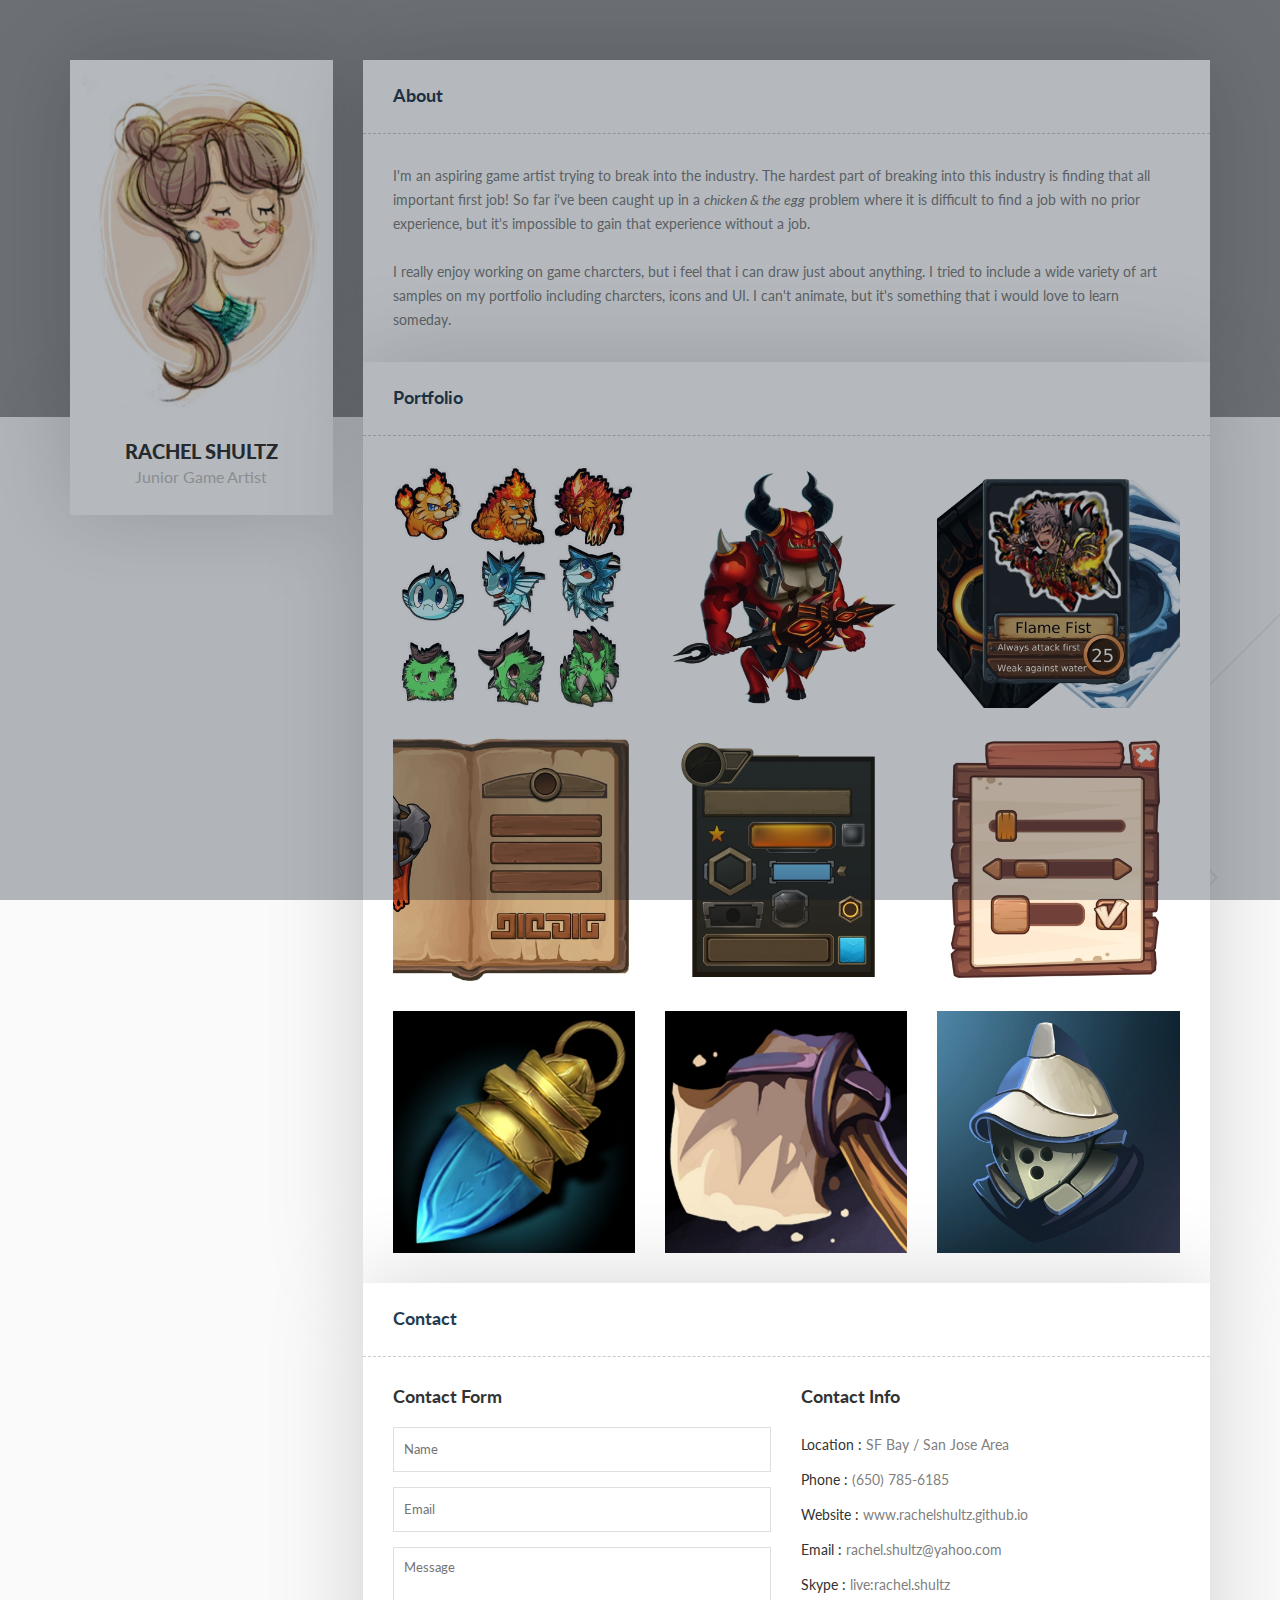
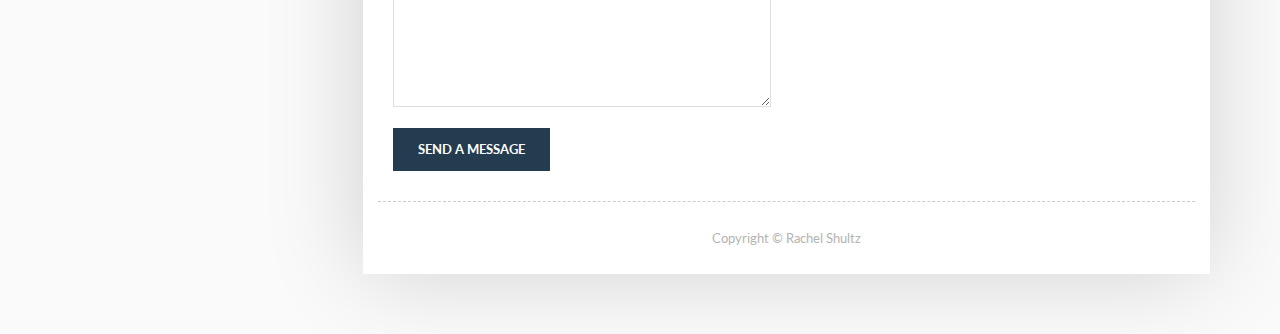
==== index.html @ 12799b44 "Finshed adding monster evo" ====
<!doctype html>
<html lang="en">
<head>
	<meta charset="UTF-8">
	<title>Rachel Shultz</title>
	<meta name="viewport" content="width=device-width, initial-scale=1.0">
   
	<!-- Stylesheets -->
	<link rel="stylesheet" href="css/bootstrap.css"/> <!-- bootstrap grid -->
	<link rel="stylesheet" href="css/style.css"/> <!-- template css -->
	<link rel="stylesheet" href="css/reset.css"/> <!-- reset css -->
	<link rel="stylesheet" href="css/magnific-popup.css"/> <!-- magnific popup css -->    
	<link rel="stylesheet" href="perfect-scrollbar/perfect-scrollbar.css" /> <!-- right menu scrollbar css -->   
	
	
	<!-- Color Alternatives -->   
	<link href="css/colors/switcher.css" rel="stylesheet" type="text/css">
	<link href="css/colors/color-1.css" rel="stylesheet" type="text/css">
	<!--link href="css/colors/color-2.css" rel="stylesheet" type="text/css" title="color-2">
	<link href="css/colors/color-3.css" rel="stylesheet" type="text/css" title="color-3">
	<link href="css/colors/color-4.css" rel="stylesheet" type="text/css" title="color-4"-->
	<!--link href="css/colors/color-5.css" rel="stylesheet" type="text/css" title="color-5">
	<link href="css/colors/color-6.css" rel="stylesheet" type="text/css" title="color-6">
	<link href="css/colors/color-7.css" rel="stylesheet" type="text/css" title="color-7">
	<link href="css/colors/color-8.css" rel="stylesheet" type="text/css" title="color-8"-->
	
	
	<!-- Google Web fonts -->
	<link href='https://fonts.googleapis.com/css?family=Lato:400,700,900' rel='stylesheet' type='text/css'>
	
	<!-- Font icons -->
	<link rel="stylesheet" href="icon-fonts/font-awesome-4.4.0/css/font-awesome.min.css"/> <!-- Fontawesome icons css -->
	
	<!--[if lt IE 9]>
	  <script src="https://oss.maxcdn.com/html5shiv/3.7.2/html5shiv.min.js"></script>
	  <script src="https://oss.maxcdn.com/respond/1.4.2/respond.min.js"></script>
	<![endif]-->
	 <!--script src="http://maps.googleapis.com/maps/api/js?key=AIzaSyA8Lqb0P4RLF9_3jCi6VhIYFbttZDeV_bM"></script-->   
</head>

<body>

	 <!-- Preloading --> 
	<div id="preloader">
		<div class="spinner">
			<div class='uil-ripple-css' style='transform:scale(0.29);'><div></div><div></div></div>
		</div>
	</div>
	
	<!--div class="color-switcher">
		<div class="open"><i class="fa fa-cog fa-spin"></i></div>
		<h4>SELECT A COLOR</h4>
		<ul>
			<li><a class="color-1" onclick="setActiveStyleSheet('color-1'); return false;" href="#"><i class="fa fa-circle"></i></a> </li>
			<li><a class="color-2" onclick="setActiveStyleSheet('color-2'); return false;" href="#"><i class="fa fa-circle"></i></a> </li>
			<li><a class="color-3" onclick="setActiveStyleSheet('color-3'); return false;" href="#"><i class="fa fa-circle"></i></a> </li>
			<li><a class="color-4" onclick="setActiveStyleSheet('color-4'); return false;" href="#"><i class="fa fa-circle"></i></a> </li>
			<li><a class="color-5" onclick="setActiveStyleSheet('color-5'); return false;" href="#"><i class="fa fa-circle"></i></a> </li>
			<li><a class="color-6" onclick="setActiveStyleSheet('color-6'); return false;" href="#"><i class="fa fa-circle"></i></a> </li>
			<li><a class="color-7" onclick="setActiveStyleSheet('color-7'); return false;" href="#"><i class="fa fa-circle"></i></a> </li>
			<li><a class="color-8" onclick="setActiveStyleSheet('color-8'); return false;" href="#"><i class="fa fa-circle"></i></a> </li>
		</ul>
		<button class="switcher-reset" onclick="setActiveStyleSheet('color-1'); return false;">RESET </button>
	</div-->
	
	<div class="parallax"> </div>
	<div id="wrapper">
		<div class="container">
			<div class="row">
				
				<!-- Profile Informations-->
				<div class="profile col-md-3 wow fadeInDown">
					<div class="profile-image">
						<img alt="image" src="images/Profile-img.png">
					</div>
					<div class="profile-info">
						<div class="name-job" style="border-bottom: 0px;">
							<h1>RACHEL SHULTZ</h1>
							<span class="job">Junior Game Artist </span>
						</div><!-- .name-job -->                        
						<!--div class="social-icons">
							<a class="facebook" href="#"><i class="fa fa-facebook"></i> </a>
							<a class="twitter" href="#"><i class="fa fa-twitter"></i> </a>
							<a class="behance" href="#"><i class="fa fa-behance"></i> </a>
							<a  class="dribbble" href="#"><i class="fa fa-dribbble"></i> </a>
						</div-->
					</div>
				</div> <!--.profile .col-md-3-->
				
				<!--Right Section-->
				<div id="tab-container" class="col-md-9">
						<!--Top Menu -->
						<!--div class="responsive-menu hidden-md hidden-lg">MENU</div> 
						<i class="fa fa-bars right-menu"></i> 
						<ul class="top-menu">
							<li> <a class="selected page-scroll" href="#about"><i class="fa fa-user"></i> <span> ABOUT </span></a></li>
							<li> <a class="page-scroll" href="#resume"><i class="fa fa-file-text-o"></i>  <span> RESUME </span></a></li>
							<li> <a class="page-scroll" href="#portfolio"><i class="fa fa-picture-o"></i>  <span> PORTFOLIO</span></a></li>
							<li> <a class="page-scroll" href="#blog"><i class="fa fa-comments"></i> <span> BLOG</span></a></li>
							<li> <a class="page-scroll" href="#contact"><i class="fa fa-map-marker"></i> <span> CONTACT </span></a></li>
						</ul--> 
						
					<!--Right Content -->
					<!--About Section-->
					<div id="about" class="content col-md-12 fadeInUp">
						<div class="row">
							<div class="page-title">
								<h2>About</h2>
							</div>                             
							<!-- Info -->                           
							<div class="col-md-12 pinfo">
								 <div class="col-md-12 about-text">
									<p>
										I'm an aspiring game artist trying to break into the industry. The hardest part of breaking into this industry is finding that all important first job! So far i've been caught up in a <i>chicken &amp; the egg</i> problem where it is difficult to find a job with no prior experience, but it's impossible to gain that experience without a job. <br />&nbsp;
									</p>

									<p>
										I really enjoy working on game charcters, but i feel that i can draw just about anything. I tried to include a wide variety of art samples on my portfolio including charcters, icons and UI. I can't animate, but it's something that i would love to learn someday.
									</p>
								</div><!--.col-md-12 .about-text end-->
							 </div><!-- .col-md-12 .spotted -->
						</div><!--.row end-->
					</div> <!-- #about .content .col-md-12 end -->
					<!--Portfolio Section -->
					<div id="portfolio" class="content col-md-12">
						<div class="row">
							<div class="page-title">
								<h2>Portfolio </h2>
								<!-- Portfolio Filter -->
								<!--div class="portfolio_filter pull-right">
									<ul>
										<li class="select-cat" data-filter="*">All</li>
										<li data-filter=".web-design">Web Design</li>
										<li data-filter=".aplication">Applications</li>
										<li data-filter=".development">Development</li>
									</ul>
								</div--> <!-- .portfolio-filter .pull-right end -->
							</div>
							<div class="col-md-12 col-sm-12 col-xs-12 page">
								<!-- Portfolio Items -->
								<div class="portfolio_items">
									
									<div class="single_item web-design col-md-4 col-sm-12 col-xs-12">
										<a href="evo.html" class="link">
											<div class="work-inner">
												<div class="work-overlay">
													<h3>Monster Evolution</h3>
													<p>Character Design</p>
												</div>
												<img src="images/t-work-1.jpg" alt="" />
											</div>
										</a>
									</div>
									
									<div class="single_item web-design col-md-4 col-sm-12 col-xs-12">
										<a href="heroes.html" class="link">
											<div class="work-inner">
												<div class="work-overlay">
													<h3>Heroes and Monsters</h3>
													<p>Character Design</p>
												</div>
												<img src="images/t-work-2.jpg" alt="" />
											</div>
										</a>
									</div>
									
									<div class="single_item web-design col-md-4 col-sm-12 col-xs-12">
										<a href="work-single.html" class="link">
											<div class="work-inner">
												<div class="work-overlay">
													<h3>Trading Cards</h3>
													<p>Misc Design</p>
												</div>
												<img src="images/t-work-3.jpg" alt="" />
											</div>
										</a>
									</div>
									
									<div class="single_item web-design col-md-4 col-sm-12 col-xs-12">
										<a href="work-single.html" class="link">
											<div class="work-inner">
												<div class="work-overlay">
													<h3>Adventure UI</h3>
													<p>UI Design</p>
												</div>
												<img src="images/t-work-4.jpg" alt="" />
											</div>
										</a>
									</div>
									
									<div class="single_item web-design col-md-4 col-sm-12 col-xs-12">
										<a href="work-single.html" class="link">
											<div class="work-inner">
												<div class="work-overlay">
													<h3>Space UI</h3>
													<p>UI Design</p>
												</div>
												<img src="images/t-work-5.jpg" alt="" />
											</div>
										</a>
									</div>

									<div class="single_item web-design col-md-4 col-sm-12 col-xs-12">
										<a href="work-single.html" class="link">
											<div class="work-inner">
												<div class="work-overlay">
													<h3>Toon UI</h3>
													<p>UI Design</p>
												</div>
												<img src="images/t-work-6.jpg" alt="" />
											</div>
										</a>
									</div>
									
									<div class="single_item web-design col-md-4 col-sm-12 col-xs-12">
										<a href="work-single.html" class="link">
											<div class="work-inner">
												<div class="work-overlay">
													<h3>Jewelry Icons</h3>
													<p>Icon Design</p>
												</div>
												<img src="images/t-work-7.jpg" alt="" />
											</div>
										</a>
									</div>
									
									<div class="single_item web-design col-md-4 col-sm-12 col-xs-12">
										<a href="work-single.html" class="link">
											<div class="work-inner">
												<div class="work-overlay">
													<h3>Weapon Icons</h3>
													<p>Icon Design</p>
												</div>
												<img src="images/t-work-8.jpg" alt="" />
											</div>
										</a>
									</div>

									<div class="single_item web-design col-md-4 col-sm-12 col-xs-12">
										<a href="work-single.html" class="link">
											<div class="work-inner">
												<div class="work-overlay">
													<h3>Armor Icons</h3>
													<p>Icon Design</p>
												</div>
												<img src="images/t-work-9.jpg" alt="" />
											</div>
										</a>
									</div>
													   
								</div> <!-- .portfolio_items end -->
							
							
							
								<!--footer-->
								<!--footer class="footer"> <p>  Copyright © 2016 All right reserved </p></footer-->
																							  
							</div><!-- .col-md-12 .page -->
						</div><!--.row end-->
					</div> <!-- #portfolio .content .col-md-12 end -->
					
					<!--Contact Content-->
					<div id="contact" class="content col-md-12">
						<div class="row">
							<div class="page-title">
								<h2>Contact </h2>
							</div>
							<div class="col-md-12 page" style="min-height: 0px;">
								<!-- Contact Form -->
								<form class="col-md-6 contact-form"  method="POST" action="mail.php">
									<h2 class="section-title">Contact Form</h2>
									<!--Name-->
									<input id="con_name" name="con_name" class="form-inp requie" type="text" placeholder="Name"  />
									<!--Email-->
									<input id="con_email" name="con_email" class="form-inp requie" type="text" placeholder="Email" />
									<!--Message-->
									<textarea name="con_message" id="con_message" class="requie" placeholder="Message" rows="8"></textarea>
									<input id="con_submit" class="but-big" type="submit" value="SEND A MESSAGE">
								</form>
								<!-- Contact Information -->
								<div class="col-md-6 contact-info">
									<h2 class="section-title">Contact Info</h2>
									   <ul class="info-list">
											<li>Location : <span>SF Bay / San Jose Area</span> </li>
											<li>Phone : <span>(650) 785-6185</span> </li>
											<li>Website : <span>www.rachelshultz.github.io</span> </li>
											<li>Email : <span>rachel.shultz@yahoo.com</span> </li>
											<li>Skype : <span>live:rachel.shultz</span> </li>
										</ul>
										<!--div class="social-icons">
											<a class="facebook" href="#"><i class="fa fa-facebook"></i> </a>
											<a class="twitter" href="#"><i class="fa fa-twitter"></i> </a>
											<a class="behance" href="#"><i class="fa fa-behance"></i> </a>
											<a  class="dribbble" href="#"><i class="fa fa-dribbble"></i> </a>
										</div-->
								</div>
								<!--map-->
								<!--div id="map"></div!-->	                                
								
								<!--footer-->
								<footer class="footer" style="margin-top: 30px;"> <p>  Copyright &copy; Rachel Shultz </p></footer>
																							  
							</div><!-- .col-md-12 .page -->
						</div><!--.row end-->
					</div> <!-- #contact .content .col-md-12 end -->
					
				</div> <!-- #tab-container .col-md-9 end -->
			</div> <!-- .row end-->
		</div><!-- .container end -->
	</div> <!-- #wrapper end-->    	
		
		<!-- Sidebar Menu -->
		<!--div class="slidemenu-fixed">
			<button class="right-menu slidemenu-close"><i class="fa fa-times" aria-hidden="true"></i></button>  
			<div class="widget-out">     
				<div class="widget-search widget">
					<h2 class="widget-title">Search</h2>
					<form>                                    
						<input class="search-inp" type="text" placeholder="Search...">
						<input class="search-ico" type="submit" value="">
					</form>
				 </div>
				<div class="widget-submenu widget">
					<h2 class="widget-title">Submenu</h2>
						<ul>
						   <li> <a href="single-blog.html">Standart Post </a> </li>
						   <li> <a href="audio-post.html">Audio Post </a> </li>
						   <li> <a href="video-post.html">Video Post </a> </li>
						   <li> <a href="404.html">404 Page </a> </li>
						</ul>
				 </div>
				<div class="widget-blog widget">
					<h2 class="widget-title">Latest Posts</h2>
						<ul class="latest-post">
						   <li> 
								<div class="tag"><a href="#">#Business </a> <a href="#">#Company </a> </div> 
								<a class="post" href="single-blog.html">  I should be incapable of drawing a single stroke at the present moment and yet I feel that... </a>
								<span> August 23, 2016 <i class="fa fa-comments-o" aria-hidden="true"></i> 15 </span>
						   </li>
						   <li> 
								<div class="tag"><a href="#">#Business </a> <a href="#">#Company </a> </div> 
								<a class="post" href="single-blog.html">  I should be incapable of drawing a single stroke at the present moment and yet I feel that... </a>
								<span> August 23, 2016 <i class="fa fa-comments-o" aria-hidden="true"></i> 15 </span>
						   </li>
						   <li> 
								<div class="tag"><a href="#">#Business </a> <a href="#">#Company </a> </div> 
								<a class="post" href="single-blog.html">  I should be incapable of drawing a single stroke at the present moment and yet I feel that... </a>
								<span> August 23, 2016 <i class="fa fa-comments-o" aria-hidden="true"></i> 15 </span>
						   </li>                           
						</ul>
				 </div>
				<div class="widget-submenu widget">
					<h2 class="widget-title">Categories</h2>
						<ul>
						   <li> <a href="#"> Web Design </a></li>
						   <li> <a href="#"> Photoshop </a></li>
						   <li> <a href="#"> After Effect </a></li>
						   <li> <a href="#"> Dreamviewer </a></li>
						</ul>
				 </div>
				<div class="widget-tags widget">
					<h2 class="widget-title">Tags</h2>
						<ul>
						   <li><a href="#"> Web Design </a></li>
						   <li><a href="#"> Photoshop </a></li>
						   <li><a href="#"> After Effect </a></li>
						   <li><a href="#"> Dreamviewer </a></li>
						   <li><a href="#"> Application </a></li>
						   <li><a href="#"> Seo </a></li>
						   <li><a href="#"> Other Issues </a></li>
						</ul>
				 </div>
			</div>
		</div>
		<div id="overlay"></div-->
	
	<!-- Javascripts -->
	<script src="js/jquery-2.1.4.min.js"></script><!-- jQuery library -->
	<script src="js/jquery.easytabs.min.js"></script> 
	<!--script src="http://maps.google.com/maps/api/js?"></script-->
	<script src="js/isotope.pkgd.min.js"></script><!-- Isotope js -->  
	<script src="js/jquery.magnific-popup.min.js"></script><!-- Magnific Popup js --> 
	<script src="js/styleswitcher.js"></script>  
	<script src="perfect-scrollbar/jquery.mousewheel.js"></script>
	<script src="perfect-scrollbar/perfect-scrollbar.js"></script>
	<script src="js/main.js"></script><!-- Main js -->    
	
	<script type="text/javascript">
		$(document).ready( function() {				
					
			// PAGE TABS	
			/*$('#tab-container').easytabs({
				updateHash		: false,
				animate			: false,
				transitionIn	:'fadeIn',
				transitionOut	:'fadeOut',
				tabActiveClass	:'active',
				transitionInEasing: 'linear',
				transitionOutEasing: 'linear'
			});*/
			
			// PORTFOLIO ISOTOPE 
		/*$(".portfolio_items").isotope({
			itemSelector: '.single_item',
			layoutMode: 'fitRows',
			columnWidth: '.col-sm-3'
		});*/
		
		// isotope click function
		/*$('.portfolio_filter ul li').click(function(){
			$(".portfolio_filter ul li").removeClass("select-cat");
			$(this).addClass("select-cat");
	 
			var selector = $(this).attr('data-filter');
			$(".portfolio_items").isotope({
				filter: selector,
				animationOptions: {
					duration: 750,
					easing: 'linear',
					queue: false,
				}
		});
			return false;
		});*/
		
		// MAGNIFIC POPUP FOR PORTFOLIO PAGE
		/*$('.image-link').magnificPopup({
			type:'image'
		});*/
		
			
			//PAGE SMOOTH SCROLL
		/*$(function() {
			 
				$('a.page-scroll').bind('click', function(event) {
				   if ($(window).width() < 750 ) { 
					$('.top-menu li').slideUp(); 
					var $anchor = $(this);
					$('html, body').stop().animate({
						scrollTop: $($anchor.attr('href')).offset().top - 91	
					}, 1000);
					event.preventDefault();
					 };
				});
		});*/
				
			
			// GOOGLE MAP	
			/*$('#wrapper').bind('easytabs:after', function() {
				
				var myOptions = {
				zoom: 14,
				center: new google.maps.LatLng(40.801485408197856, -73.96745953467104), //change the coordinates
				mapTypeId: google.maps.MapTypeId.ROADMAP,
				scrollwheel: false,
				mapTypeControl: false
				};
				 
				var map = new google.maps.Map(document.getElementById("map"), myOptions);
				var marker = new google.maps.Marker({
					map: map,
					position: new google.maps.LatLng(40.801485408197856, -73.96745953467104) //change the coordinates
				});
				var infowindow = new google.maps.InfoWindow({
					content: "<b>CHRIS JOHNSON</b><br/>2550 Santa Monica Boulevard<br/> Los Angeles"  //add your address
				});
				google.maps.event.addListener(marker, "click", function () {
					infowindow.open(map, marker);
				});
				infowindow.open(map, marker);
			});*/
			
			
			// TOP MENU ACTIVE

			/*$('ul.top-menu li a').click(function(){
				$('ul.top-menu li a').removeClass("selected");
				$(this).addClass("selected");

			});*/
		});
	 </script>
</body>
</html>
---- css/style.css ----
/* --------------------------------- */
/* Css Styles                        */
/*---------------------------------- */

/**
	Picard - vCard Html Template
	Author : TavillaThemes
	Copyright 2016

/* Table of Content
==================================================
	
	1. Body and Core Css
	2. Profile
	3. Top Menu
	4. Content
	5. About Page
	6. Resume Page
	7. Portfolio Page
	8. Blog Posts Page
	9. Contact Page
	10. Single Blog Page
	11. Responsive
	12. Sidebar
	13. 404 Page
	


/*------------------------ 1 Body and Core Css ------------------------*/		

html {
  position: relative;
  min-height: 100%;
}

body{
	font-family: 'Lato', sans-serif;
	background:url(../images/bg.png) #fafafa center fixed !important;
}

a{
    text-decoration:none !important;
}

a:focus,
a:active {
    text-decoration: none;
    outline: none;
}

p{
	font-size:14px;
}

*:focus {
    outline: 0;
}

#wrapper{
    margin: 60px 0;
}

/*preloader*/

#preloader {
    background-color:#0b1623;
    position: fixed;
    top:0;
    left:0;
    width: 100%;
    height: 100%; 
    z-index: 99;
    display:table;
}

.spinner {
    margin: 0 auto;
    text-align: center;
    display:table-cell;
    vertical-align:middle;
} 

@-webkit-keyframes uil-ripple {
  0% {
    width: 0;
    height: 0;
    opacity: 0;
    margin: 0 0 0 0;
  }
  33% {
    width: 44%;
    height: 44%;
    margin: -22% 0 0 -22%;
    opacity: 1;
  }
  100% {
    width: 88%;
    height: 88%;
    margin: -44% 0 0 -44%;
    opacity: 0;
  }
}
@-webkit-keyframes uil-ripple {
  0% {
    width: 0;
    height: 0;
    opacity: 0;
    margin: 0 0 0 0;
  }
  33% {
    width: 44%;
    height: 44%;
    margin: -22% 0 0 -22%;
    opacity: 1;
  }
  100% {
    width: 88%;
    height: 88%;
    margin: -44% 0 0 -44%;
    opacity: 0;
  }
}
@-moz-keyframes uil-ripple {
  0% {
    width: 0;
    height: 0;
    opacity: 0;
    margin: 0 0 0 0;
  }
  33% {
    width: 44%;
    height: 44%;
    margin: -22% 0 0 -22%;
    opacity: 1;
  }
  100% {
    width: 88%;
    height: 88%;
    margin: -44% 0 0 -44%;
    opacity: 0;
  }
}
@-ms-keyframes uil-ripple {
  0% {
    width: 0;
    height: 0;
    opacity: 0;
    margin: 0 0 0 0;
  }
  33% {
    width: 44%;
    height: 44%;
    margin: -22% 0 0 -22%;
    opacity: 1;
  }
  100% {
    width: 88%;
    height: 88%;
    margin: -44% 0 0 -44%;
    opacity: 0;
  }
}
@-moz-keyframes uil-ripple {
  0% {
    width: 0;
    height: 0;
    opacity: 0;
    margin: 0 0 0 0;
  }
  33% {
    width: 44%;
    height: 44%;
    margin: -22% 0 0 -22%;
    opacity: 1;
  }
  100% {
    width: 88%;
    height: 88%;
    margin: -44% 0 0 -44%;
    opacity: 0;
  }
}
@-webkit-keyframes uil-ripple {
  0% {
    width: 0;
    height: 0;
    opacity: 0;
    margin: 0 0 0 0;
  }
  33% {
    width: 44%;
    height: 44%;
    margin: -22% 0 0 -22%;
    opacity: 1;
  }
  100% {
    width: 88%;
    height: 88%;
    margin: -44% 0 0 -44%;
    opacity: 0;
  }
}
@-o-keyframes uil-ripple {
  0% {
    width: 0;
    height: 0;
    opacity: 0;
    margin: 0 0 0 0;
  }
  33% {
    width: 44%;
    height: 44%;
    margin: -22% 0 0 -22%;
    opacity: 1;
  }
  100% {
    width: 88%;
    height: 88%;
    margin: -44% 0 0 -44%;
    opacity: 0;
  }
}
@keyframes uil-ripple {
  0% {
    width: 0;
    height: 0;
    opacity: 0;
    margin: 0 0 0 0;
  }
  33% {
    width: 44%;
    height: 44%;
    margin: -22% 0 0 -22%;
    opacity: 1;
  }
  100% {
    width: 88%;
    height: 88%;
    margin: -44% 0 0 -44%;
    opacity: 0;
  }
}
.uil-ripple-css {
  background: none;
  position: relative;
  width: 200px;
  height: 200px;
  margin:auto;
}
.uil-ripple-css div {
  position: absolute;
  top: 50%;
  left: 50%;
  margin: 0;
  width: 0;
  height: 0;
  opacity: 0;
  border-radius: 50%;
  border-width: 12px;
  border-style: solid;
  -ms-animation: uil-ripple 2s ease-out infinite;
  -moz-animation: uil-ripple 2s ease-out infinite;
  -webkit-animation: uil-ripple 2s ease-out infinite;
  -o-animation: uil-ripple 2s ease-out infinite;
  animation: uil-ripple 2s ease-out infinite;
}
.uil-ripple-css div:nth-of-type(1) {
  border-color: #ffffff;
}
.uil-ripple-css div:nth-of-type(2) {
  border-color: #ffffff;
  -ms-animation-delay: 1s;
  -moz-animation-delay: 1s;
  -webkit-animation-delay: 1s;
  -o-animation-delay: 1s;
  animation-delay: 1s;
}




.parallax {
    background: url(../images/parallax-bg.jpg);
    height: 417px;
    position: absolute;
    width: 100%;
    background-attachment: inherit;
    background-repeat: no-repeat;
    background-size: cover;
    top: 0;
}

/*------------------------ 2 Profile ------------------------*/		


.profile-image{
	width:100%;
	-webkit-box-shadow: -2px -1px 88px 0px rgba(0,0,0,0.17);
	-moz-box-shadow: -2px -1px 88px 0px rgba(0,0,0,0.17);
	box-shadow: -2px -1px 88px 0px rgba(0,0,0,0.17);
}

.profile-image img{
	width:100%;
}

.profile-info{
	text-align:center;
	background:#FFFFFF;
	-webkit-box-shadow: -2px -1px 88px 0px rgba(0,0,0,0.17);
	-moz-box-shadow: -2px -1px 88px 0px rgba(0,0,0,0.17);
	box-shadow: -2px -1px 88px 0px rgba(0,0,0,0.17);
}

.profile-info h1{
	font-size:20px;
	font-weight:900;
}

.name-job{
	padding:23px 0;
	border-bottom:1px dashed #cccccc;
}

.job{
	color:#c1c1c1;
	font-weight:400;
	line-height: 30px;
	font-size:16px;
}

.profile-info .social-icons{
	padding:20px;
}


.social-icons a{
	font-size: 12px;
    color: #2A2A2A;
    border: solid 1px #2A2A2A;
    -webkit-border-radius: 50px;
    -moz-border-radius: 50px;
    border-radius: 50px;
    width: 34px;
    display: inline-block;
    padding: 8px 0;
    margin-right: 5px;
	text-align:center;
}

.social-icons a:hover{
	transition:all ease 0.3s;
}

.social-icons a.facebook:hover{
    color: #fff;
    background:#4267b2;
	border:solid 1px #4267b2;
}

.social-icons a.twitter:hover{
    color: #fff;
    background:#1da1f2;
	border:solid 1px #1da1f2;
}

.social-icons a.behance:hover{
    color: #fff;
    background:#005cff;
	border:solid 1px #005cff;
}

.social-icons a.dribbble:hover{
    color: #fff;
    background:#ea4c89;
	border:solid 1px #ea4c89;
}



/*------------------------ 3 Top Menu ------------------------*/	

ul.top-menu{
	width: 100%;
	background:#fff;	
	display: inline-block;
	-webkit-box-shadow: -2px -1px 88px 0px rgba(0,0,0,0.17);
	-moz-box-shadow: -2px -1px 88px 0px rgba(0,0,0,0.17);
	box-shadow: -2px -1px 88px 0px rgba(0,0,0,0.17);
}

ul.top-menu li{
	list-style:none;
	float:left;
	text-align:center;
	font-size:13px;
	font-weight: bold;
	border-right:1px dashed #cccccc;
}


.right-menu{
	float: right;
    margin: 15px;
    padding: 15px;
    border: solid 1px #d6d6d6;
    color: #292929;
    cursor:pointer;
    position: absolute;
    right: 15px;
}

ul.top-menu li:last-child{
	border-right:0;
}

ul.top-menu li a{
	color:#000;
	padding:30px;	
	display: inline-block;	
	display: block;
}

ul.top-menu li a:hover{
	transition:all ease 0.2s;
}

ul.top-menu li .selected{
}

ul.top-menu li i{
	font-size:14px;
	margin-right: 4px;
}

/*------------------------ 4 Content ------------------------*/	

.content{
	background:#fff; 
	/*margin-top:30px;*/
	-webkit-box-shadow: -2px -1px 88px 0px rgba(0,0,0,0.17);
	-moz-box-shadow: -2px -1px 88px 0px rgba(0,0,0,0.17);
	box-shadow: -2px -1px 88px 0px rgba(0,0,0,0.17);
}

.page-title{
	border-bottom: 1px dashed #cccccc;		
    padding: 25px 30px;
}

.page-title h2{
	font-size:18px;
	font-weight:bold;
	display:inline-block;
}

.page{
	padding-top:30px;
	display: inline-block;
	min-height: 670px;
}

.section-title{
	font-size:18px;
	font-weight:bold;
	margin-bottom:20px;
}

.footer{
	bottom: 0;
    width: 100%;
    text-align: center;
    padding: 27px 0;
    float: left;
    left: 0;
    border-top: 1px dashed #cccccc;
}

.footer p {
	color:#b4b4b4;
	font-size:13px;
}

/*------------------------ 5 About Page ------------------------*/	



.pinfo{
	padding: 30px 15px;
	float:left;
	width:100%
}

.ptext{
	padding: 45px 15px;
	float:left;
	width:100%
}

.pwedo{
	padding: 45px 15px 20px 15px;
	float:left;
	width:100%
}

.spotted{
    border-top: 1px dashed #cccccc;
}

.gray-bg{
    background:#f7f7f7;
}



ul.info-list li{
	list-style:none;
	font-size:14px;
	line-height: 35px;
}

ul.info-list li span{
	color:#7F7F7F;
}

ul.skill-list h3 {
    display: block;
    margin-bottom: 0;
    font-size: 14px;
    color: #000;
	font-weight:bold;
}

ul.skill-list li {
	list-style:none;
}

.progress{
	margin: 15px 0;
	display: block;
    height: 6px;    
    position: relative;
    width: 100%;
    overflow: visible;
    border-radius: 50px;
    -moz-border-radius: 50px;
    -webkit-border-radius: 50px;
    -ms-border-radius: 50px;
    -o-border-radius: 50px;
    background: #ffffff;
	box-shadow:0;
}

.progress .percentage {
    border-radius: 50px 0 0 50px;
    -moz-border-radius: 50px 0 0 50px;
    -webkit-border-radius: 50px 0 0 50px;
    -ms-border-radius: 50px 0 0 50px;
    -o-border-radius: 50px 0 0 50px;
    bottom: 0;
    position: absolute;
    top: 0;
}


.about-text p{
	color:#7F7F7F;
	line-height:24px;
	font-size:14px;
}

.services {
	display: inline-block;
}

.services .service i{
	width: 55px;
    height: 55px;
    -webkit-border-radius: 50px;
    -moz-border-radius: 50px;
    border-radius: 50px;
    text-align: center;
    padding-top: 18px;
    float: left;
	color:#fff;
	font-size:20px;
	margin-right: 10px;
}

.services .service .features{
    padding-top: 6px;
    display: inline-block;
    line-height: 20px;	
	font-size:16px;
}

.services .service p{
	font-size:14px;
	color:#7F7F7F;
}

.services .service{
	margin-bottom:30px;
}



/*------------------------ Resume Page ------------------------*/	

.resume-education{
	margin-bottom:30px;
}

.rounded-icon i{
	width:55px;
	text-align:center;
	padding:20px 0;
	font-size:15px;
	color:#fff;
	-webkit-border-radius: 50px;
	-moz-border-radius: 50px;
	border-radius: 50px;
}

.resume-out{
	padding-left: 25px;
}

.resume-info{
	border-left:2px solid #E5E5E5;
	padding: 0 0 40px 30px;
}

.info-title{
    font-weight: 600;
	font-size:16px;
}

.info-title::after {
    content: '';
    width: 10px;
    height: 10px;
    float: left;
    -webkit-border-radius: 50px;
    -moz-border-radius: 50px;
    border-radius: 50px;
    margin: 0px 9px 0 -36px;
}

.info-date{
	font-size: 14px;
    padding: 6px 0;
    display: block;
}

.resume-info p{
	color: #7F7F7F;
	font-weight: 400;
	font-size:14px;
	line-height:24px;
}

.resume-info:first-child {
    padding-top:50px;
}

.resume-info:last-child{
    border: 0;
}

.resume-info:last-child .info-title:after{
    margin: 0px 9px 0 -34px;
}


/*------------------------ 7 Portfolio Page ------------------------*/

.portfolio_filter li{
	float:left;
	list-style:none;
	cursor:pointer;
	font-size:14px;
	margin-right:20px;
	color:#c1c1c1;
}

.portfolio_filter li:last-child{
	margin-right:0px;
}    

.portfolio_items .single_item{
	margin-bottom:30px;
}

.portfolio_items .single_item img{ 
	width:100%;
}

.portfolio_items{ 
	min-height:817px;
}

.work-overlay{
	position:absolute;
	color:#fff;
	padding:25px;
	width:100%;
	height:100%;
	padding-top:48%;	
	opacity:0;
	-webkit-transition: all 0.5s ease;
	-moz-transition: all 0.5s ease;
	-ms-transition: all 0.5s ease;
	-o-transition: all 0.5s ease;
	transition: all 0.5s ease;
}

.work-overlay h3{
	font-size:17px;
    margin-bottom: 4px;
}

.work-overlay p{
	font-size:12px;
	opacity:0.5;
}

.work-overlay a.link{
    margin: 0 auto;
    text-align: center;
    display: inline-block;
    width: 45px;
    height: 45px;
    padding-top: 12px;
    margin-top: 18px;
    margin-right: 7px;
    -webkit-transition: all 0.5s ease;
    -moz-transition: all 0.5s ease;
    -ms-transition: all 0.5s ease;
    -o-transition: all 0.5s ease;
    transition: all 0.5s ease;
    -moz-transform: translateY(200px);
    -webkit-transform: translateY(200px);
    -o-transform: translateY(200px);
    -ms-transform: translateY(200px);
    transform: translateY(200px);
    color: #ffffff !important;
    border: solid 1px;
    border: solid 1px #a5a5a5;       
}

.work-overlay a.lightbox{
    background: none;
    margin: 0 auto;
    text-align: center;
    display: inline-block;
    width: 45px;
    height: 45px;
    padding-top: 12px;
    margin-top: 18px;
    -webkit-transition: all 0.5s ease;
    -moz-transition: all 0.5s ease;
    -ms-transition: all 0.5s ease;
    -o-transition: all 0.5s ease;
    transition: all 0.5s ease;
    -moz-transform: translateY(200px);
    -webkit-transform: translateY(200px);
    -o-transform: translateY(200px);
    -ms-transform: translateY(200px);
    transform: translateY(200px);
    color: #ffffff !important;
    background: transparent !important;
    border: solid 1px #a5a5a5;
}



.work-inner{
	position:relative;
	overflow: hidden;
}

.work-inner:hover > .work-overlay{ 
	background: rgba(0, 0, 0, 0.63);
	opacity:1;
	-webkit-transition: all 0.5s ease;
	-moz-transition: all 0.5s ease;
	-ms-transition: all 0.5s ease;
	-o-transition: all 0.5s ease;
	transition: all 0.5s ease;
}


.work-inner:hover > .work-overlay a.link{ 
	color:#fff;
	-moz-transform: translateY(0px);
	-webkit-transform: translateY(0px);
	-o-transform: translateY(0px);
	-ms-transform: translateY(0px);
	transform: translateY(0px);
	-webkit-transition: all 0.1s ease;
	-moz-transition: all 0.1s ease;
	-ms-transition: all 0.1s ease;
	-o-transition: all 0.1s ease;
	transition: all 0.1s ease;
	 transition-duration: 0.3s;
}

.work-inner:hover > .work-overlay a.lightbox{ 
	color:#fff;
	background:#fff;
	-moz-transform: translateY(0px);
	-webkit-transform: translateY(0px);
	-o-transform: translateY(0px);
	-ms-transform: translateY(0px);
	transform: translateY(0px);
	-webkit-transition: all 0.1s ease;
	-moz-transition: all 0.1s ease;
	-ms-transition: all 0.1s ease;
	-o-transition: all 0.1s ease;
	transition: all 0.1s ease; 
	transition-duration: 0.6s;
}

.work-detail{ 
   	margin-bottom:30px;
}

.work-detail p{ 
    color: #7F7F7F;
    font-size: 14px;
    line-height: 30px;
    margin-bottom: 21px;
}

.work-detail .info-list li{ 
   	width:auto !important;
	float:none;
}


.works-image img{ 
    width:100%;
}

.works-image {
    margin-bottom: 30px;
}


/*------------------------ 8 Blog Posts Page ------------------------*/

.blog-post .post-image img{
	 width:100%;
}

.blog-post .post-title h1{
	font-size:30px;
	line-height:37px;
	font-weight:bold;
	margin-top:24px;
}

.blog-post .post-info{
	font-size:14px;
	font-weight:400;
	padding:6px 0;
}

.blog-post p{
	font-size:14px;
	line-height:26px;
	color:#313131;
	font-weight:400;
}

.blog-post ul{
	padding: 30px;
	line-height: 24px;
}

.blog-post ul li{
	font-weight: bold;
    font-size: 14px;
	list-style:circle;
}

.blog-post blockquote{
	padding: 28px;
    font-weight: bold;
    font-size: 20px;
	line-height: 30px;
}


.blog-post .but-big{
	margin:30px 0 60px;
}

.but-big{
	color:#fff;
	font-size:13px;
	font-weight:bold;
	padding:12px 25px;
	display: inline-block;
	border:0;
}

.but-big:hover{
	color:#fff;
}

.but-big:focus{
	color:#fff;
}

.write-message{
	margin-bottom:30px;
}

.post-image iframe{
	width:100%;
}


/*------------------------ 9 Contact Page ------------------------*/

.form-inp{
	width:100%;
	height:45px;
	border:solid 1px #dfdfdf;
	font-size:13px;
	padding-left:10px;
	margin-bottom:15px;
}


.contact-form textarea{
	width:100%;
	border:solid 1px #dfdfdf;
	font-size:13px;
	padding:10px 0 0 10px;
	margin-bottom:15px;
}


.contact-info .social-icons{
	padding-top: 15px;
	width: 100%;
    float: left;
}

#map{
	width: 100%;
    height: 350px;
    margin-top: 50px;
	display:inline-block;
}

.contact-info ul li{
	width:100% !important;
}

/* Contact Form Extra CSS */
.form-inp.reqError, .contact-form textarea.reqError{
    border-color: #f00;
}

.ok{
   background-color: #25A94F !important;
}

/*------------------------ 10 Single Blog Page ------------------------*/

.post-comments{
	margin:50px 0;
}

.post-comments .comments li{
	border-bottom: 1px dashed #cccccc;
	list-style:none;
	padding: 25px 0;
}

.post-comments .comments li:first-child{
	border-top: 1px dashed #cccccc;
}	

.user-img{
	width:84px;
	height:84px;
	float:left;
}

.user-img img{
	display: block;
    height: 100%;
    max-width: 100%;
}

.comment-content{
	margin-left:95px;
}

.comment-content .comment-info .user a.user-name{
	font-size:16px;
	color:#000000;
	font-weight:bold;
}

.comment-content .comment-info .user a.reply{
	float: right;
    font-size: 13px;
}

.comment-content .comment-info .date{
	line-height: 14px;
}

.comment-content .comment-info .date a{
	font-size:12px;
	line-height: 21px;
}

.comment-content .comment-text{
	font-size: 13px;
    line-height: 18px;
    color: #7F7F7F;
    font-weight: 400;
}

.blog-msg{
	width:100%;
	height:45px;
	border:solid 1px #dfdfdf;
	font-size:13px;
	padding-left:10px;
	margin-bottom:30px;
}

.write-message textarea{
	width: 100%;
    border: solid 1px #dfdfdf;
    font-size: 13px;
    padding: 10px 0 0 10px;
    margin-bottom: 15px;
}


@media screen and (min-width: 479px) {
	
	.comment-reply{
		padding-left:30px !important;
	}
	
}


/*------------------------ Responsive ------------------------*/	



/*Min Width 768px */

@media screen and (min-width: 768px) {

	 ul.info-list li {
		float: left;
		width: 33%;
	}
	
	ul.info-list {
        width: 100%;
        float: left;
}
    
  
    ul.top-menu li{
        display: block !important;
                
}

ul.top-menu{
       min-height: 81px;                
}
    
    

}

@media screen and (max-width: 768px) and (min-width: 530px) {


 ul.info-list li {
		float: left;
		width: 50%;
	}


}



/*Max Width 1199px */

@media screen and (max-width: 1199px) {
	

    ul.top-menu li a {
        padding:30px 20px;
    }

}

/*Max Width 991px */

@media screen and (max-width: 991px) {

	.profile{
		margin-bottom: 30px;
	}
	
	.my-skills {
		margin-top:30px;	
	}
	
	.contact-info{
		margin-top: 30px;
	}
	
	
}


/*Max Width 767px */

@media screen and (max-width: 767px) {
	
    ul.top-menu li.active{
        border-bottom: 1px dashed #cccccc !important;
                
}
    
    ul.top-menu li:hover{
    border-bottom: 1px dashed #cccccc !important;

}
    
	.profile{
		margin-bottom: 30px;
	}
	
	.my-skills {
		margin-top:30px;	
	}
	
	.services .service .features{
		width:100%;
		text-align: center;
	}
	
	.services .service{
		text-align:center;
	}
	
	.services .service i{
		float:none;
	}


	ul.top-menu li{
		float:none;
		display:none;
		border-bottom: 1px dashed #cccccc;
		border-right:0;
	}
	
	ul.top-menu{
		top: 0;
		margin-top: 78px;
		z-index: 1;
		left: 0;
		position: fixed;
	}
	
	
	.responsive-menu{
		display:block !important;
	}


	.right-menu{
		position: fixed;
		z-index: 100;
		top: 0;
		right: 0;
	}
	
}


@media only screen and (max-width:479px) {
	
	
	
	ul.top-menu li a {
		padding: 27px 0 23px 0;
	}
	
	#wrapper {
  	    margin: 15px 0;
	}
	
	.page-title {
		border-bottom: 1px dashed #cccccc;
		padding: 30px;
		display: inline-block;
		text-align: center;
		width: 100%;
	}
	
	.portfolio_filter li {
		float: none;
		text-align: center;
		width: 100%;
	}
	
	.portfolio_filter{
		width: 100%;
		margin-top: 15px;
		line-height: 26px;
	}
	
	.user-img{ 
		display:none; 
	}
	
	.comment-content {
   		margin-left: 0px;
	}
	
	.work-overlay{
   		padding-top: 10% !important;
	}
	
}


/* Responsive Menu */

.responsive-menu{
    padding: 28px 23px;
    color: #fff;
    cursor: pointer;
    display: none;
    background: #fff;
    color: #000;
    font-size: 14px;
    font-weight: bold;
    width: 100%;
    position: fixed;
    top: 0;
    z-index: 99;
    left: 0;
	    -webkit-box-shadow: -2px -1px 88px 0px rgba(0,0,0,0.17);
    -moz-box-shadow: -2px -1px 88px 0px rgba(0,0,0,0.17);
    box-shadow: -2px -1px 88px 0px rgba(0,0,0,0.17);
}




/*------------------------ 12 Sidebar ------------------------*/	

/* Sidebar Menu */

.slidemenu-fixed {
  position: fixed;
  z-index: 100;
  top: 0;
  right: 0;
  width: 360px;
  height: 100%;
  margin: 0;
  background-color: #fff;
  -webkit-transform: translateX(450px);
  -moz-transform: translateX(450px);
  transform: translateX(450px);
  -webkit-transition: -webkit-transform 0.4s cubic-bezier(0.37, 0.15, 0.32, 0.94);
  -moz-transition: -moz-transform 0.4s cubic-bezier(0.37, 0.15, 0.32, 0.94);
  transition: transform 0.4s cubic-bezier(0.37, 0.15, 0.32, 0.94); }
  
 
  .slidemenu-fixed .animate-up {
    opacity: 1;
    visibility: visible;
    -webkit-transform: translate(0, 0);
    -moz-transform: translate(0, 0);
    transform: translate(0, 0); }

.slidemenu-opened .slidemenu-fixed {
  -webkit-transform: translateX(0);
  -moz-transform: translateX(0);
  transform: translateX(0); }
.slidemenu-opened #overlay {
  top: 0;
  opacity: .7;
  -webkit-transition: top 0s ease 0s, opacity 0.35s ease;
  -moz-transition: top 0s ease 0s, opacity 0.35s ease;
  transition: top 0s ease 0s, opacity 0.35s ease; }


.widget-out {
	height: 100%;
	overflow: hidden;
	position: relative;
}

.widget{
	    float: left;
    width: 100%;
}


@media (max-width: 767px) {
  .slidemenu-fixed {
    width: 265px; }

  .slidemenu-close {
    left: -35px !important;
    width: 35px !important;
    height: 35px !important; } 
	

.widget-search form{ 
	width: 215px !important; 
  }
  
  .widget-search form .search-inp{ 
	width: 165px !important; 	  
  }
  
}
	
	.slidemenu-close {
    top: 70px;
    left: -58px;
    width: 58px;
    height: 58px;
    border: 0;
    margin: 0;
    padding: 0;
    display: block;
    cursor: pointer;
    text-align: center;
    position: absolute;	
    z-index: 100;
}


  #overlay {
  position: fixed;
  z-index: 99;
  top: -1000%;
  left: 0;
  right: 0;
  width: 100%;
  height: 100%;
  background-color: #000;
  opacity: 0;
  -webkit-transition: top 0s ease 0.35s, opacity 0.35s ease;
  -moz-transition: top 0s ease 0.35s, opacity 0.35s ease;
  transition: top 0s ease 0.35s, opacity 0.35s ease; }
  
  
  .widget-title{
	font-size: 18px;
    font-weight: bold;
    padding-bottom: 20px;
    margin-bottom: 20px;
    border-bottom: 1px dashed #cccccc;
	border-top: 1px dashed #cccccc;
	padding: 20px 25px;
  }
  
  .widget-submenu{ 
  	margin: 30px 0;
  }
  
  .widget-submenu ul{ 
  	padding-left:25px;
  }
  
  .widget-submenu ul li{ 
  	color: #6a6a6a;
    font-size: 14px;
    line-height: 35px;
	cursor:pointer;  
  }
  
    
  
  .widget-search form{ 
	border: solid 1px #efefef;
	transition:all ease 0.5s;
	width: 310px;
	margin-left: 25px;
	margin-top:30px;
	height: 52px;	
	border: solid 1px #bdc4ca;	  
  }
 
  .widget-search form .search-inp{ 
  	border:0;
	width: 260px;
	float:left;
	height: 50px;
	font-size:13px;
	padding-left:15px;	  
  }
  
  
  
  .widget-search form .search-ico{ 
  	float:right;	  
    border: 0;
    background: url(../images/sear.png) no-repeat center #fff;
    margin-right: 15px;
	margin-top:14px;
    width: 14px;
    height: 23px;
  }
  
  .widget-blog .latest-post{ 
  	margin:0 25px;
	float: left;
  }
  
  .widget-blog .latest-post .tag a{ 
  	font-size:12px;
	 margin-right: 3px;
  }
  
  .widget-blog .latest-post .post{ 
  	font-size: 13px;
    float: left;
    color: #6a6a6a;
    margin: 7px 0px;
    line-height: 22px;
  }
  
 .widget-blog .latest-post li{ 
	border-bottom: 1px solid #e0e0e0;
	float: left;
	padding-bottom: 18px;
	margin-bottom: 18px;
  }

.widget-blog .latest-post li:last-child{ 
	border:0;
	    margin-bottom: 0;
  }

.widget-blog .latest-post li span{ 
	font-size:12px;
	color:#c1c1c1;
  }
  
.widget-blog .latest-post li span i{ 
	margin-left:10px;
  }

.widget-tags{
	margin-bottom:30px;
  }
  
.widget-tags ul{
	margin-left:25px; 
  }
  
.widget-tags ul li a{
	padding: 5px 11px;
    font-size: 12px;
    background: #f3f3f3;
    float: left;
    margin: 5px;
	color:#676767;
  }



/*------------------------ 13 404 Page ------------------------*/	

.not-found{
    text-align: center;
    width: 100%;
    min-height: 570px;
	padding-top: 30px;
  }

.not-found h1{
	font-size: 170px;
    font-weight: bold;
  }

.not-found p{
	font-size: 14px;
    line-height: 26px;
    color: #313131;
    font-weight: 400;
  }
  
  .not-found .but-big{
	margin-top:24px;
  }
---- perfect-scrollbar/perfect-scrollbar.css ----
.ps-container .ps-scrollbar-x-rail {
    position: absolute; /* please don't change 'position' */
    bottom: 3px; /* there must be 'bottom' for ps-scrollbar-x-rail */
    height: 8px;
    -webkit-border-radius: 4px;
    -moz-border-radius: 4px;
    border-radius: 4px;
    opacity: 0;
    filter: alpha(opacity = 0);
    -o-transition: background-color .2s linear, opacity .2s linear;
    -webkit-transition: background-color.2s linear, opacity .2s linear;
    -moz-transition: background-color .2s linear, opacity .2s linear;
    transition: background-color .2s linear, opacity .2s linear;
}

.ps-container:hover .ps-scrollbar-x-rail,
.ps-container.hover .ps-scrollbar-x-rail {
    opacity: 0.6;
    filter: alpha(opacity = 60);
}

.ps-container .ps-scrollbar-x-rail:hover,
.ps-container .ps-scrollbar-x-rail.hover {
    background-color: #eee;
    opacity: 0.9;
    filter: alpha(opacity = 90);
}

.ps-container .ps-scrollbar-x-rail.in-scrolling {
    opacity: 0.9;
    filter: alpha(opacity = 90);
}

.ps-container .ps-scrollbar-y-rail {
    position: absolute; /* please don't change 'position' */
    right: 3px; /* there must be 'right' for ps-scrollbar-y-rail */
    width: 8px;
    -webkit-border-radius: 4px;
    -moz-border-radius: 4px;
    border-radius: 4px;
    opacity: 0;
    filter: alpha(opacity = 0);
    -o-transition: background-color .2s linear, opacity .2s linear;
    -webkit-transition: background-color.2s linear, opacity .2s linear;
    -moz-transition: background-color .2s linear, opacity .2s linear;
    transition: background-color .2s linear, opacity .2s linear;
}

.ps-container:hover .ps-scrollbar-y-rail,
.ps-container.hover .ps-scrollbar-y-rail {
    opacity: 0.6;
    filter: alpha(opacity = 60);
}

.ps-container .ps-scrollbar-y-rail:hover,
.ps-container .ps-scrollbar-y-rail.hover {
    background-color: #eee;
    opacity: 0.9;
    filter: alpha(opacity = 90);
}

.ps-container .ps-scrollbar-y-rail.in-scrolling {
    opacity: 0.9;
    filter: alpha(opacity = 90);
}

.ps-container .ps-scrollbar-x {
    position: absolute; /* please don't change 'position' */
    bottom: 0; /* there must be 'bottom' for ps-scrollbar-x */
    height: 8px;
    background-color: #aaa;
    -webkit-border-radius: 4px;
    -moz-border-radius: 4px;
    border-radius: 4px;
    -o-transition: background-color .2s linear;
    -webkit-transition: background-color.2s linear;
    -moz-transition: background-color .2s linear;
    transition: background-color .2s linear;
}

.ps-container.ie6 .ps-scrollbar-x {
    font-size: 0; /* fixed scrollbar height in xp sp3 ie6 */
}

.ps-container .ps-scrollbar-x-rail:hover .ps-scrollbar-x,
.ps-container .ps-scrollbar-x-rail.hover .ps-scrollbar-x {
    background-color: #999;
}

.ps-container .ps-scrollbar-y {
    position: absolute; /* please don't change 'position' */
    right: 0; /* there must be 'right' for ps-scrollbar-y */
    width: 8px;
    background-color: #aaa;
    -webkit-border-radius: 4px;
    -moz-border-radius: 4px;
    border-radius: 4px;
    -o-transition: background-color .2s linear;
    -webkit-transition: background-color.2s linear;
    -moz-transition: background-color .2s linear;
    transition: background-color .2s linear;
}

.ps-container.ie6 .ps-scrollbar-y {
    font-size: 0; /* fixed scrollbar height in xp sp3 ie6 */
}

.ps-container .ps-scrollbar-y-rail:hover .ps-scrollbar-y,
.ps-container .ps-scrollbar-y-rail.hover .ps-scrollbar-y {
    background-color: #999;
}

.ps-container.ie .ps-scrollbar-x,
.ps-container.ie .ps-scrollbar-y {
    visibility: hidden;
}

.ps-container.ie:hover .ps-scrollbar-x,
.ps-container.ie:hover .ps-scrollbar-y,
.ps-container.ie.hover .ps-scrollbar-x,
.ps-container.ie.hover .ps-scrollbar-y {
    visibility: visible;
}
---- css/colors/switcher.css ----
.color-switcher{
	position: fixed;
    margin-top: 70px;
    width: 145px;
    height: 160px;
	-webkit-box-shadow: -2px -1px 88px 0px rgba(0,0,0,0.17);
    -moz-box-shadow: -2px -1px 88px 0px rgba(0,0,0,0.17);
    box-shadow: -2px -1px 88px 0px rgba(0,0,0,0.17);
	margin-left:-145px;
	transition:all ease 0.3s;    
	z-index: 999;
    background: #fff;
	text-align: center;
}

.switcher-reset{
	margin-top: 2px;
    font-size: 12px;
    color: #8C8C8C !important;
    background: 0;
    border: 1px solid #dfdfdf;
    padding: 3px 10px;
}



.switcher-reset:hover{
    color: #000 !important;
}

.color-switcher .open{
	background: #fff;
    padding: 13px 0;
    margin-top: 100px;
    width: 50px;
    margin-right: -50px;
    float: right;
    -webkit-box-shadow: -2px -1px 88px 0px rgba(0,0,0,0.17);
    -moz-box-shadow: -2px -1px 88px 0px rgba(0,0,0,0.17);
    box-shadow: -2px -1px 88px 0px rgba(0,0,0,0.17);
    text-align: center;
    cursor: pointer;
    font-size: 16px;
}

.color-switcher h4{
font-size: 13px;
    font-weight: 900;
    padding: 17px 13px;
    border-bottom: 1px solid #dfdfdf;
    color: #656565;
    height: 48px;
}

.color-switcher ul{
	padding: 6px 12px;
	display: inline-block;
}

.color-switcher ul li{
	float: left;
    /* margin-right: 9px; */
    list-style: none;
    width: 29px;
}

.color-switcher ul li a{
	font-size:20px;
}

.color-switcher ul li a:focus{
	text-decoration:none;
	outline:none;
}


.open-switcher{
	margin-left:0px;
	transition:all ease 0.3s;
}


.color-1{color:#243c4f !important;}
.color-2{color:#029A83 !important;}
.color-3{color:#D64541 !important;}
.color-4{color:#663399 !important;}
.color-5{color:#ffa60a !important;}
.color-6{color:#6C7A89 !important;}
.color-7{color:#DB0A5B !important;}
.color-8{color:#EC644B !important;}
---- css/colors/color-1.css ----
.page-title h2{
	color:#243c4f;
}

.social-icons a:hover{
	color:#243c4f;
 	border: solid 1px #243c4f;
}

ul.top-menu li a:hover{
	color:#243c4f;
}

ul.top-menu li .selected{
	color:#243c4f;
}

.skill-list .progress{
    border: 1px solid #243c4f;
}

.skill-list .progress .percentage {
    background-color: #243c4f;
}

.services .service i{
    background: #243c4f;
}

.rounded-icon i{
	background:#243c4f;
}

.info-title::after {
    background: #243c4f;
}

.info-date{
    color: #243c4f;
}

.select-cat{
	color:#243c4f !important;
}

.blog-post .post-info{
	color:#bdbdbd;
}

.but-big{
	background-color: #243c4f;
}

.social-icons a:hover{
	color:#243c4f;
 	border: solid 1px #243c4f;
}

ul.top-menu li a:hover{
	color:#243c4f;
	transition:all ease 0.2s;
}

ul.top-menu li .selected{
	color:#243c4f;
}

.date a {
	color:#bfbfbf;
}

a.reply {
	color:#243c4f;
}

/*new colors*/

 
 .widget-title{
	color:#243c4f;
  }

 .widget-blog .latest-post .tag{ 
  	color:#243c4f;
  }


.widget-submenu ul li a{
    color: #6a6a6a;
    font-size: 14px;
    line-height: 35px;
    cursor: pointer;
}


 .tag a{
	color:#243c4f !important;
	transition:all ease 0.2s;
  }
  
  .tag a:hover{
	color:#ffa60a !important;
  }

ul.top-menu li.active{
	border-bottom: 3px solid #ffa60a;
}


.widget-submenu ul li a:hover {
    color: #ffa60a;
	transition:all ease 0.2s;
}

.widget-tags ul li a:hover {
    background: #ffa60a;
	transition:all ease 0.2s;
	color:#fff;
}

.widget-search form:hover {
    border: solid 1px #243c4f;
	transition:all ease 0.5s;
}

ul.top-menu li a:hover{
	color:#ffa60a;
}
ul.top-menu li:hover{
	border-bottom: 3px solid #ffa60a;
}
---- css/colors/color-3.css ----
.page-title h2{
	color:#D64541;
}

.social-icons a:hover{
	color:#D64541;
 	border: solid 1px #D64541;
}

ul.top-menu li a:hover{
	color:#D64541;
}

ul.top-menu li .selected{
	color:#D64541;
}

.skill-list .progress{
    border: 1px solid #D64541;
}

.skill-list .progress .percentage {
    background-color: #D64541;
}

.services .service i{
    background: #D64541;
}

.rounded-icon i{
	background:#D64541;
}

.info-title::after {
    background: #D64541;
}

.info-date{
    color: #D64541;
}

.select-cat{
	color:#D64541 !important;
}

.blog-post .post-info{
	color:#D64541;
}

.but-big{
	background-color: #D64541;
}

.social-icons a:hover{
	color:#D64541;
 	border: solid 1px #D64541;
}

ul.top-menu li a:hover{
	color:#D64541;
	transition:all ease 0.2s;
}

ul.top-menu li .selected{
	color:#D64541;
}

.date a {
	color:#D64541;
}

a.reply {
	color:#D64541;
}

/*new colors*/

 
 .widget-title{
	color:#D64541;
  }

 .widget-blog .latest-post .tag{ 
  	color:#D64541;
  }


.widget-submenu ul li a {
    color: #6a6a6a;
    font-size: 14px;
    line-height: 35px;
    cursor: pointer;
}


 .tag a{
	color:#D64541 !important;
	transition:all ease 0.2s;
  }
  
  .tag a:hover{
	color:#D64541 !important;
  }

ul.top-menu li.active{
	border-bottom: 3px solid #D64541;
}


.widget-submenu ul li a:hover {
    color: #D64541;
	transition:all ease 0.2s;
}

.widget-tags ul li a:hover {
    background: #D64541;
	transition:all ease 0.2s;
	color:#fff;
}

.widget-search form:hover {
    border: solid 1px #D64541;
	transition:all ease 0.5s;
}

ul.top-menu li a:hover{
	color:#D64541;
}
ul.top-menu li:hover{
	border-bottom: 3px solid #D64541;
}
---- css/colors/color-4.css ----
.page-title h2{
	color:#663399;
}

.social-icons a:hover{
	color:#663399;
 	border: solid 1px #663399;
}

ul.top-menu li a:hover{
	color:#663399;
}

ul.top-menu li .selected{
	color:#663399;
}

.skill-list .progress{
    border: 1px solid #663399;
}

.skill-list .progress .percentage {
    background-color: #663399;
}

.services .service i{
    background: #663399;
}

.rounded-icon i{
	background:#663399;
}

.info-title::after {
    background: #663399;
}

.info-date{
    color: #663399;
}

.select-cat{
	color:#663399 !important;
}

.blog-post .post-info{
	color:#663399;
}

.but-big{
	background-color: #663399;
}

.social-icons a:hover{
	color:#663399;
 	border: solid 1px #663399;
}

ul.top-menu li a:hover{
	color:#663399;
	transition:all ease 0.2s;
}

ul.top-menu li .selected{
	color:#663399;
}

.date a {
	color:#663399;
}

a.reply {
	color:#663399;
}

/*new colors*/

 
 .widget-title{
	color:#663399;
  }

 .widget-blog .latest-post .tag{ 
  	color:#663399;
  }


.widget-submenu ul li a {
    color: #6a6a6a;
    font-size: 14px;
    line-height: 35px;
    cursor: pointer;
}


 .tag a{
	color:#663399 !important;
	transition:all ease 0.2s;
  }
  
  .tag a:hover{
	color:#663399 !important;
  }

ul.top-menu li.active{
	border-bottom: 3px solid #663399;
}


.widget-submenu ul li a:hover {
    color: #663399;
	transition:all ease 0.2s;
}

.widget-tags ul li a:hover {
    background: #663399;
	transition:all ease 0.2s;
	color:#fff;
}

.widget-search form:hover {
    border: solid 1px #663399;
	transition:all ease 0.5s;
}

ul.top-menu li a:hover{
	color:#663399;
}
ul.top-menu li:hover{
	border-bottom: 3px solid #663399;
}
---- css/colors/color-6.css ----
.page-title h2{
	color:#6C7A89;
}

.social-icons a:hover{
	color:#6C7A89;
 	border: solid 1px #6C7A89;
}

ul.top-menu li a:hover{
	color:#6C7A89;
}

ul.top-menu li .selected{
	color:#6C7A89;
}

.skill-list .progress{
    border: 1px solid #6C7A89;
}

.skill-list .progress .percentage {
    background-color: #6C7A89;
}

.services .service i{
    background: #6C7A89;
}

.rounded-icon i{
	background:#6C7A89;
}

.info-title::after {
    background: #6C7A89;
}

.info-date{
    color: #6C7A89;
}

.select-cat{
	color:#6C7A89 !important;
}

.blog-post .post-info{
	color:#6C7A89;
}

.but-big{
	background-color: #6C7A89;
}

.social-icons a:hover{
	color:#6C7A89;
 	border: solid 1px #6C7A89;
}

ul.top-menu li a:hover{
	color:#6C7A89;
	transition:all ease 0.2s;
}

ul.top-menu li .selected{
	color:#6C7A89;
}

.date a {
	color:#6C7A89;
}

a.reply {
	color:#6C7A89;
}

/*new colors*/

 
 .widget-title{
	color:#6C7A89;
  }

 .widget-blog .latest-post .tag{ 
  	color:#6C7A89;
  }


.widget-submenu ul li a {
    color: #6a6a6a;
    font-size: 14px;
    line-height: 35px;
    cursor: pointer;
}


 .tag a{
	color:#6C7A89 !important;
	transition:all ease 0.2s;
  }
  
  .tag a:hover{
	color:#6C7A89 !important;
  }

ul.top-menu li.active{
	border-bottom: 3px solid #6C7A89;
}


.widget-submenu ul li a:hover {
    color: #6C7A89;
	transition:all ease 0.2s;
}

.widget-tags ul li a:hover {
    background: #6C7A89;
	transition:all ease 0.2s;
	color:#fff;
}

.widget-search form:hover {
    border: solid 1px #6C7A89;
	transition:all ease 0.5s;
}

ul.top-menu li a:hover{
	color:#6C7A89;
}
ul.top-menu li:hover{
	border-bottom: 3px solid #6C7A89;
}
---- css/colors/color-7.css ----
.page-title h2{
	color:#DB0A5B;
}

.social-icons a:hover{
	color:#DB0A5B;
 	border: solid 1px #DB0A5B;
}

ul.top-menu li a:hover{
	color:#DB0A5B;
}

ul.top-menu li .selected{
	color:#DB0A5B;
}

.skill-list .progress{
    border: 1px solid #DB0A5B;
}

.skill-list .progress .percentage {
    background-color: #DB0A5B;
}

.services .service i{
    background: #DB0A5B;
}

.rounded-icon i{
	background:#DB0A5B;
}

.info-title::after {
    background: #DB0A5B;
}

.info-date{
    color: #DB0A5B;
}

.select-cat{
	color:#DB0A5B !important;
}

.blog-post .post-info{
	color:#DB0A5B;
}

.but-big{
	background-color: #DB0A5B;
}

.social-icons a:hover{
	color:#DB0A5B;
 	border: solid 1px #DB0A5B;
}

ul.top-menu li a:hover{
	color:#DB0A5B;
	transition:all ease 0.2s;
}

ul.top-menu li .selected{
	color:#DB0A5B;
}

.date a {
	color:#DB0A5B;
}

a.reply {
	color:#DB0A5B;
}

/*new colors*/

 
 .widget-title{
	color:#DB0A5B;
  }

 .widget-blog .latest-post .tag{ 
  	color:#DB0A5B;
  }


.widget-submenu ul li a {
    color: #6a6a6a;
    font-size: 14px;
    line-height: 35px;
    cursor: pointer;
}


 .tag a{
	color:#DB0A5B !important;
	transition:all ease 0.2s;
  }
  
  .tag a:hover{
	color:#DB0A5B !important;
  }

ul.top-menu li.active{
	border-bottom: 3px solid #DB0A5B;
}


.widget-submenu ul li a:hover {
    color: #DB0A5B;
	transition:all ease 0.2s;
}

.widget-tags ul li a:hover {
    background: #DB0A5B;
	transition:all ease 0.2s;
	color:#fff;
}

.widget-search form:hover {
    border: solid 1px #DB0A5B;
	transition:all ease 0.5s;
}

ul.top-menu li a:hover{
	color:#DB0A5B;
}
ul.top-menu li:hover{
	border-bottom: 3px solid #DB0A5B;
}
---- css/colors/color-8.css ----
.page-title h2{
	color:#DB0A5B;
}

.social-icons a:hover{
	color:#DB0A5B;
 	border: solid 1px #DB0A5B;
}

ul.top-menu li a:hover{
	color:#DB0A5B;
}

ul.top-menu li .selected{
	color:#DB0A5B;
}

.skill-list .progress{
    border: 1px solid #DB0A5B;
}

.skill-list .progress .percentage {
    background-color: #DB0A5B;
}

.services .service i{
    background: #DB0A5B;
}

.rounded-icon i{
	background:#DB0A5B;
}

.info-title::after {
    background: #DB0A5B;
}

.info-date{
    color: #DB0A5B;
}

.select-cat{
	color:#DB0A5B !important;
}

.blog-post .post-info{
	color:#DB0A5B;
}

.but-big{
	background-color: #DB0A5B;
}

.social-icons a:hover{
	color:#DB0A5B;
 	border: solid 1px #DB0A5B;
}

ul.top-menu li a:hover{
	color:#DB0A5B;
	transition:all ease 0.2s;
}

ul.top-menu li .selected{
	color:#DB0A5B;
}

.date a {
	color:#DB0A5B;
}

a.reply {
	color:#DB0A5B;
}

/*new colors*/

 
 .widget-title{
	color:#DB0A5B;
  }

 .widget-blog .latest-post .tag{ 
  	color:#DB0A5B;
  }


.widget-submenu ul li a {
    color: #6a6a6a;
    font-size: 14px;
    line-height: 35px;
    cursor: pointer;
}


 .tag a{
	color:#DB0A5B !important;
	transition:all ease 0.2s;
  }
  
  .tag a:hover{
	color:#DB0A5B !important;
  }

ul.top-menu li.active{
	border-bottom: 3px solid #DB0A5B;
}


.widget-submenu ul li a:hover {
    color: #DB0A5B;
	transition:all ease 0.2s;
}

.widget-tags ul li a:hover {
    background: #DB0A5B;
	transition:all ease 0.2s;
	color:#fff;
}

.widget-search form:hover {
    border: solid 1px #DB0A5B;
	transition:all ease 0.5s;
}

ul.top-menu li a:hover{
	color:#DB0A5B;
}
ul.top-menu li:hover{
	border-bottom: 3px solid #DB0A5B;
}
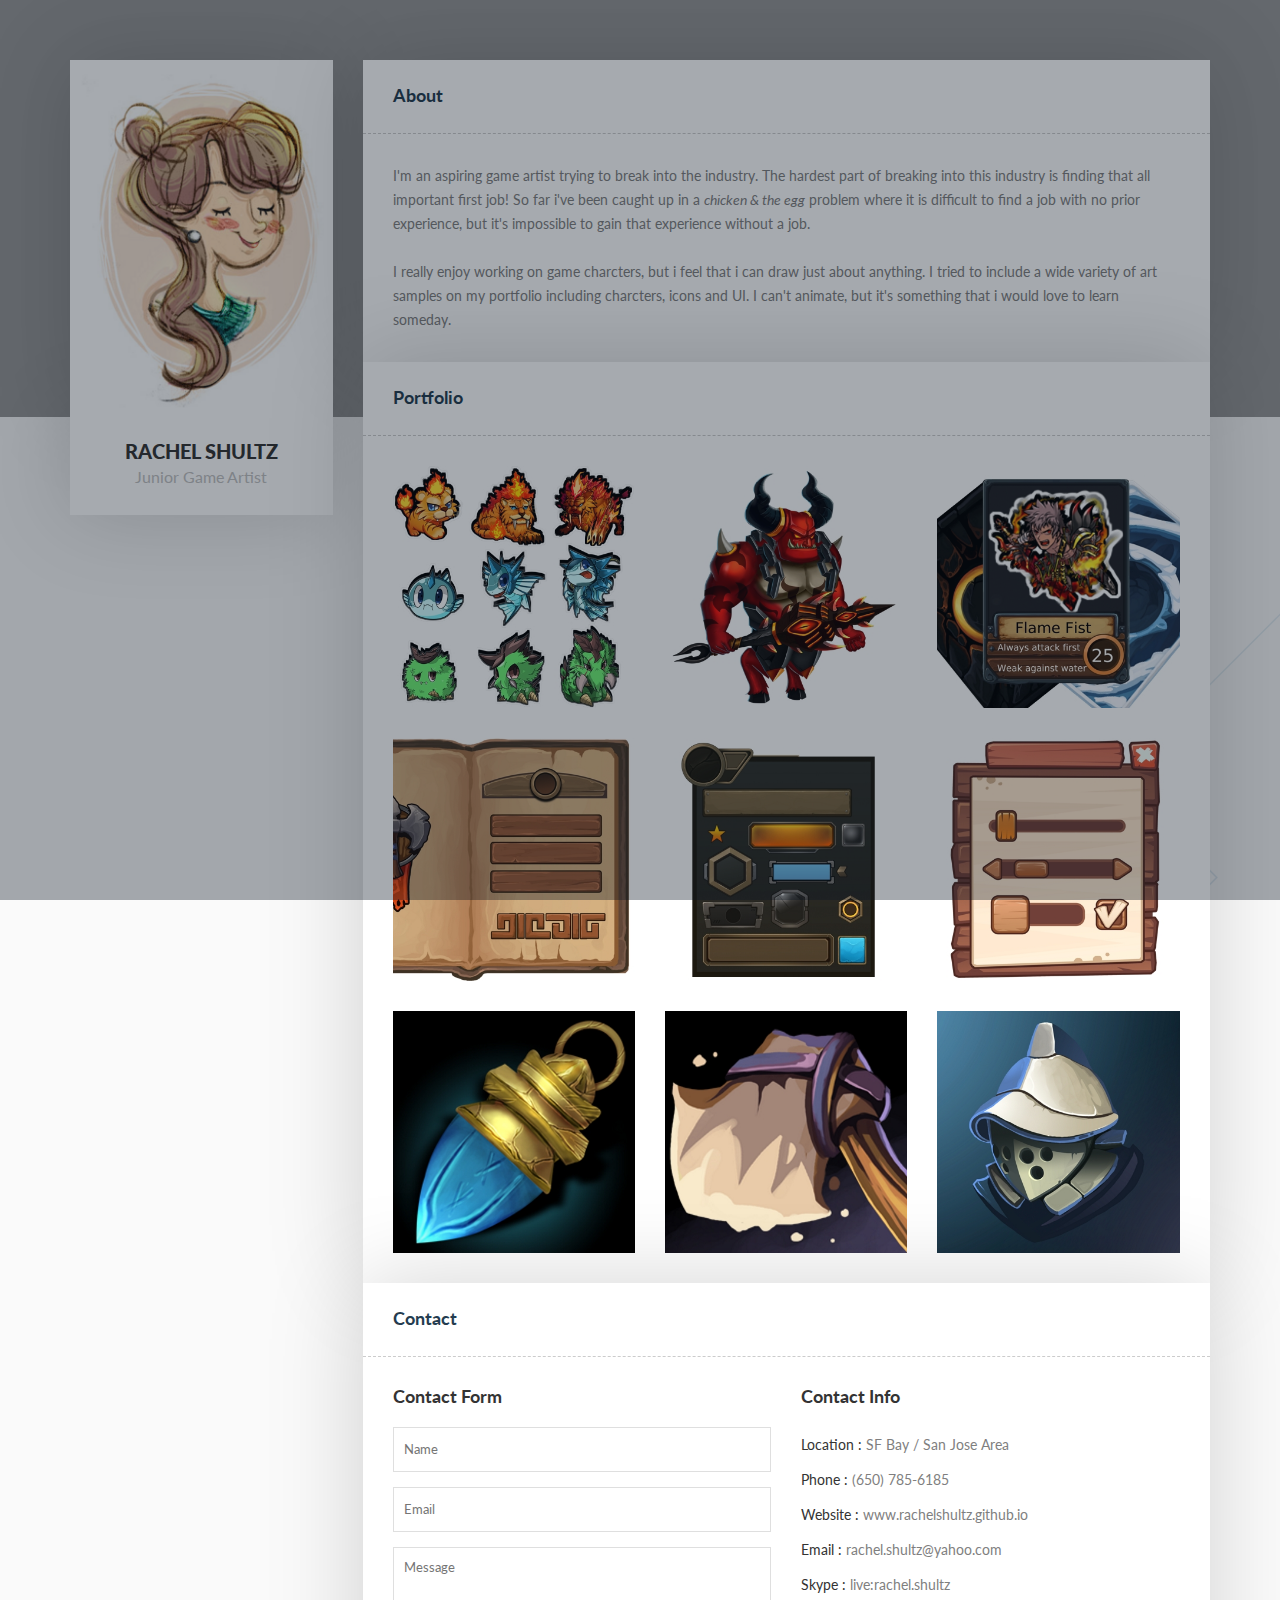
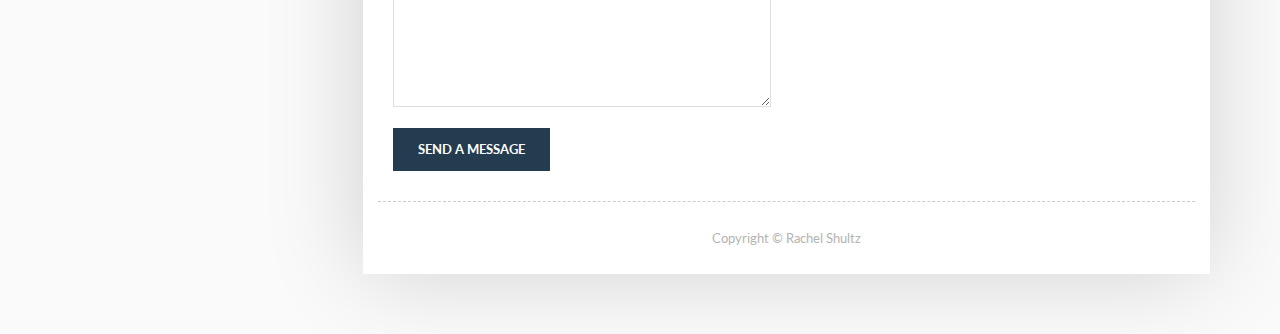
==== commit 07643b2b: "html cleanup" ====
--- a/index.html
+++ b/index.html
@@ -5,7 +5,6 @@
 	<title>Rachel Shultz</title>
 	<meta name="viewport" content="width=device-width, initial-scale=1.0">
    
-	<!-- Stylesheets -->
 	<link rel="stylesheet" href="css/bootstrap.css"/> <!-- bootstrap grid -->
 	<link rel="stylesheet" href="css/style.css"/> <!-- template css -->
 	<link rel="stylesheet" href="css/reset.css"/> <!-- reset css -->
@@ -13,22 +12,10 @@
 	<link rel="stylesheet" href="perfect-scrollbar/perfect-scrollbar.css" /> <!-- right menu scrollbar css -->   
 	
 	
-	<!-- Color Alternatives -->   
 	<link href="css/colors/switcher.css" rel="stylesheet" type="text/css">
 	<link href="css/colors/color-1.css" rel="stylesheet" type="text/css">
-	<!--link href="css/colors/color-2.css" rel="stylesheet" type="text/css" title="color-2">
-	<link href="css/colors/color-3.css" rel="stylesheet" type="text/css" title="color-3">
-	<link href="css/colors/color-4.css" rel="stylesheet" type="text/css" title="color-4"-->
-	<!--link href="css/colors/color-5.css" rel="stylesheet" type="text/css" title="color-5">
-	<link href="css/colors/color-6.css" rel="stylesheet" type="text/css" title="color-6">
-	<link href="css/colors/color-7.css" rel="stylesheet" type="text/css" title="color-7">
-	<link href="css/colors/color-8.css" rel="stylesheet" type="text/css" title="color-8"-->
-	
-	
-	<!-- Google Web fonts -->
+
 	<link href='https://fonts.googleapis.com/css?family=Lato:400,700,900' rel='stylesheet' type='text/css'>
-	
-	<!-- Font icons -->
 	<link rel="stylesheet" href="icon-fonts/font-awesome-4.4.0/css/font-awesome.min.css"/> <!-- Fontawesome icons css -->
 	
 	<!--[if lt IE 9]>
@@ -46,23 +33,7 @@
 			<div class='uil-ripple-css' style='transform:scale(0.29);'><div></div><div></div></div>
 		</div>
 	</div>
-	
-	<!--div class="color-switcher">
-		<div class="open"><i class="fa fa-cog fa-spin"></i></div>
-		<h4>SELECT A COLOR</h4>
-		<ul>
-			<li><a class="color-1" onclick="setActiveStyleSheet('color-1'); return false;" href="#"><i class="fa fa-circle"></i></a> </li>
-			<li><a class="color-2" onclick="setActiveStyleSheet('color-2'); return false;" href="#"><i class="fa fa-circle"></i></a> </li>
-			<li><a class="color-3" onclick="setActiveStyleSheet('color-3'); return false;" href="#"><i class="fa fa-circle"></i></a> </li>
-			<li><a class="color-4" onclick="setActiveStyleSheet('color-4'); return false;" href="#"><i class="fa fa-circle"></i></a> </li>
-			<li><a class="color-5" onclick="setActiveStyleSheet('color-5'); return false;" href="#"><i class="fa fa-circle"></i></a> </li>
-			<li><a class="color-6" onclick="setActiveStyleSheet('color-6'); return false;" href="#"><i class="fa fa-circle"></i></a> </li>
-			<li><a class="color-7" onclick="setActiveStyleSheet('color-7'); return false;" href="#"><i class="fa fa-circle"></i></a> </li>
-			<li><a class="color-8" onclick="setActiveStyleSheet('color-8'); return false;" href="#"><i class="fa fa-circle"></i></a> </li>
-		</ul>
-		<button class="switcher-reset" onclick="setActiveStyleSheet('color-1'); return false;">RESET </button>
-	</div-->
-	
+
 	<div class="parallax"> </div>
 	<div id="wrapper">
 		<div class="container">
@@ -78,28 +49,12 @@
 							<h1>RACHEL SHULTZ</h1>
 							<span class="job">Junior Game Artist </span>
 						</div><!-- .name-job -->                        
-						<!--div class="social-icons">
-							<a class="facebook" href="#"><i class="fa fa-facebook"></i> </a>
-							<a class="twitter" href="#"><i class="fa fa-twitter"></i> </a>
-							<a class="behance" href="#"><i class="fa fa-behance"></i> </a>
-							<a  class="dribbble" href="#"><i class="fa fa-dribbble"></i> </a>
-						</div-->
 					</div>
 				</div> <!--.profile .col-md-3-->
 				
 				<!--Right Section-->
 				<div id="tab-container" class="col-md-9">
-						<!--Top Menu -->
-						<!--div class="responsive-menu hidden-md hidden-lg">MENU</div> 
-						<i class="fa fa-bars right-menu"></i> 
-						<ul class="top-menu">
-							<li> <a class="selected page-scroll" href="#about"><i class="fa fa-user"></i> <span> ABOUT </span></a></li>
-							<li> <a class="page-scroll" href="#resume"><i class="fa fa-file-text-o"></i>  <span> RESUME </span></a></li>
-							<li> <a class="page-scroll" href="#portfolio"><i class="fa fa-picture-o"></i>  <span> PORTFOLIO</span></a></li>
-							<li> <a class="page-scroll" href="#blog"><i class="fa fa-comments"></i> <span> BLOG</span></a></li>
-							<li> <a class="page-scroll" href="#contact"><i class="fa fa-map-marker"></i> <span> CONTACT </span></a></li>
-						</ul--> 
-						
+					
 					<!--Right Content -->
 					<!--About Section-->
 					<div id="about" class="content col-md-12 fadeInUp">
@@ -126,15 +81,6 @@
 						<div class="row">
 							<div class="page-title">
 								<h2>Portfolio </h2>
-								<!-- Portfolio Filter -->
-								<!--div class="portfolio_filter pull-right">
-									<ul>
-										<li class="select-cat" data-filter="*">All</li>
-										<li data-filter=".web-design">Web Design</li>
-										<li data-filter=".aplication">Applications</li>
-										<li data-filter=".development">Development</li>
-									</ul>
-								</div--> <!-- .portfolio-filter .pull-right end -->
 							</div>
 							<div class="col-md-12 col-sm-12 col-xs-12 page">
 								<!-- Portfolio Items -->
@@ -250,11 +196,6 @@
 													   
 								</div> <!-- .portfolio_items end -->
 							
-							
-							
-								<!--footer-->
-								<!--footer class="footer"> <p>  Copyright © 2016 All right reserved </p></footer-->
-																							  
 							</div><!-- .col-md-12 .page -->
 						</div><!--.row end-->
 					</div> <!-- #portfolio .content .col-md-12 end -->
@@ -287,12 +228,7 @@
 											<li>Email : <span>rachel.shultz@yahoo.com</span> </li>
 											<li>Skype : <span>live:rachel.shultz</span> </li>
 										</ul>
-										<!--div class="social-icons">
-											<a class="facebook" href="#"><i class="fa fa-facebook"></i> </a>
-											<a class="twitter" href="#"><i class="fa fa-twitter"></i> </a>
-											<a class="behance" href="#"><i class="fa fa-behance"></i> </a>
-											<a  class="dribbble" href="#"><i class="fa fa-dribbble"></i> </a>
-										</div-->
+										
 								</div>
 								<!--map-->
 								<!--div id="map"></div!-->	                                
@@ -308,71 +244,6 @@
 			</div> <!-- .row end-->
 		</div><!-- .container end -->
 	</div> <!-- #wrapper end-->    	
-		
-		<!-- Sidebar Menu -->
-		<!--div class="slidemenu-fixed">
-			<button class="right-menu slidemenu-close"><i class="fa fa-times" aria-hidden="true"></i></button>  
-			<div class="widget-out">     
-				<div class="widget-search widget">
-					<h2 class="widget-title">Search</h2>
-					<form>                                    
-						<input class="search-inp" type="text" placeholder="Search...">
-						<input class="search-ico" type="submit" value="">
-					</form>
-				 </div>
-				<div class="widget-submenu widget">
-					<h2 class="widget-title">Submenu</h2>
-						<ul>
-						   <li> <a href="single-blog.html">Standart Post </a> </li>
-						   <li> <a href="audio-post.html">Audio Post </a> </li>
-						   <li> <a href="video-post.html">Video Post </a> </li>
-						   <li> <a href="404.html">404 Page </a> </li>
-						</ul>
-				 </div>
-				<div class="widget-blog widget">
-					<h2 class="widget-title">Latest Posts</h2>
-						<ul class="latest-post">
-						   <li> 
-								<div class="tag"><a href="#">#Business </a> <a href="#">#Company </a> </div> 
-								<a class="post" href="single-blog.html">  I should be incapable of drawing a single stroke at the present moment and yet I feel that... </a>
-								<span> August 23, 2016 <i class="fa fa-comments-o" aria-hidden="true"></i> 15 </span>
-						   </li>
-						   <li> 
-								<div class="tag"><a href="#">#Business </a> <a href="#">#Company </a> </div> 
-								<a class="post" href="single-blog.html">  I should be incapable of drawing a single stroke at the present moment and yet I feel that... </a>
-								<span> August 23, 2016 <i class="fa fa-comments-o" aria-hidden="true"></i> 15 </span>
-						   </li>
-						   <li> 
-								<div class="tag"><a href="#">#Business </a> <a href="#">#Company </a> </div> 
-								<a class="post" href="single-blog.html">  I should be incapable of drawing a single stroke at the present moment and yet I feel that... </a>
-								<span> August 23, 2016 <i class="fa fa-comments-o" aria-hidden="true"></i> 15 </span>
-						   </li>                           
-						</ul>
-				 </div>
-				<div class="widget-submenu widget">
-					<h2 class="widget-title">Categories</h2>
-						<ul>
-						   <li> <a href="#"> Web Design </a></li>
-						   <li> <a href="#"> Photoshop </a></li>
-						   <li> <a href="#"> After Effect </a></li>
-						   <li> <a href="#"> Dreamviewer </a></li>
-						</ul>
-				 </div>
-				<div class="widget-tags widget">
-					<h2 class="widget-title">Tags</h2>
-						<ul>
-						   <li><a href="#"> Web Design </a></li>
-						   <li><a href="#"> Photoshop </a></li>
-						   <li><a href="#"> After Effect </a></li>
-						   <li><a href="#"> Dreamviewer </a></li>
-						   <li><a href="#"> Application </a></li>
-						   <li><a href="#"> Seo </a></li>
-						   <li><a href="#"> Other Issues </a></li>
-						</ul>
-				 </div>
-			</div>
-		</div>
-		<div id="overlay"></div-->
 	
 	<!-- Javascripts -->
 	<script src="js/jquery-2.1.4.min.js"></script><!-- jQuery library -->
@@ -385,100 +256,5 @@
 	<script src="perfect-scrollbar/perfect-scrollbar.js"></script>
 	<script src="js/main.js"></script><!-- Main js -->    
 	
-	<script type="text/javascript">
-		$(document).ready( function() {				
-					
-			// PAGE TABS	
-			/*$('#tab-container').easytabs({
-				updateHash		: false,
-				animate			: false,
-				transitionIn	:'fadeIn',
-				transitionOut	:'fadeOut',
-				tabActiveClass	:'active',
-				transitionInEasing: 'linear',
-				transitionOutEasing: 'linear'
-			});*/
-			
-			// PORTFOLIO ISOTOPE 
-		/*$(".portfolio_items").isotope({
-			itemSelector: '.single_item',
-			layoutMode: 'fitRows',
-			columnWidth: '.col-sm-3'
-		});*/
-		
-		// isotope click function
-		/*$('.portfolio_filter ul li').click(function(){
-			$(".portfolio_filter ul li").removeClass("select-cat");
-			$(this).addClass("select-cat");
-	 
-			var selector = $(this).attr('data-filter');
-			$(".portfolio_items").isotope({
-				filter: selector,
-				animationOptions: {
-					duration: 750,
-					easing: 'linear',
-					queue: false,
-				}
-		});
-			return false;
-		});*/
-		
-		// MAGNIFIC POPUP FOR PORTFOLIO PAGE
-		/*$('.image-link').magnificPopup({
-			type:'image'
-		});*/
-		
-			
-			//PAGE SMOOTH SCROLL
-		/*$(function() {
-			 
-				$('a.page-scroll').bind('click', function(event) {
-				   if ($(window).width() < 750 ) { 
-					$('.top-menu li').slideUp(); 
-					var $anchor = $(this);
-					$('html, body').stop().animate({
-						scrollTop: $($anchor.attr('href')).offset().top - 91	
-					}, 1000);
-					event.preventDefault();
-					 };
-				});
-		});*/
-				
-			
-			// GOOGLE MAP	
-			/*$('#wrapper').bind('easytabs:after', function() {
-				
-				var myOptions = {
-				zoom: 14,
-				center: new google.maps.LatLng(40.801485408197856, -73.96745953467104), //change the coordinates
-				mapTypeId: google.maps.MapTypeId.ROADMAP,
-				scrollwheel: false,
-				mapTypeControl: false
-				};
-				 
-				var map = new google.maps.Map(document.getElementById("map"), myOptions);
-				var marker = new google.maps.Marker({
-					map: map,
-					position: new google.maps.LatLng(40.801485408197856, -73.96745953467104) //change the coordinates
-				});
-				var infowindow = new google.maps.InfoWindow({
-					content: "<b>CHRIS JOHNSON</b><br/>2550 Santa Monica Boulevard<br/> Los Angeles"  //add your address
-				});
-				google.maps.event.addListener(marker, "click", function () {
-					infowindow.open(map, marker);
-				});
-				infowindow.open(map, marker);
-			});*/
-			
-			
-			// TOP MENU ACTIVE
-
-			/*$('ul.top-menu li a').click(function(){
-				$('ul.top-menu li a').removeClass("selected");
-				$(this).addClass("selected");
-
-			});*/
-		});
-	 </script>
 </body>
-</html>
+</html>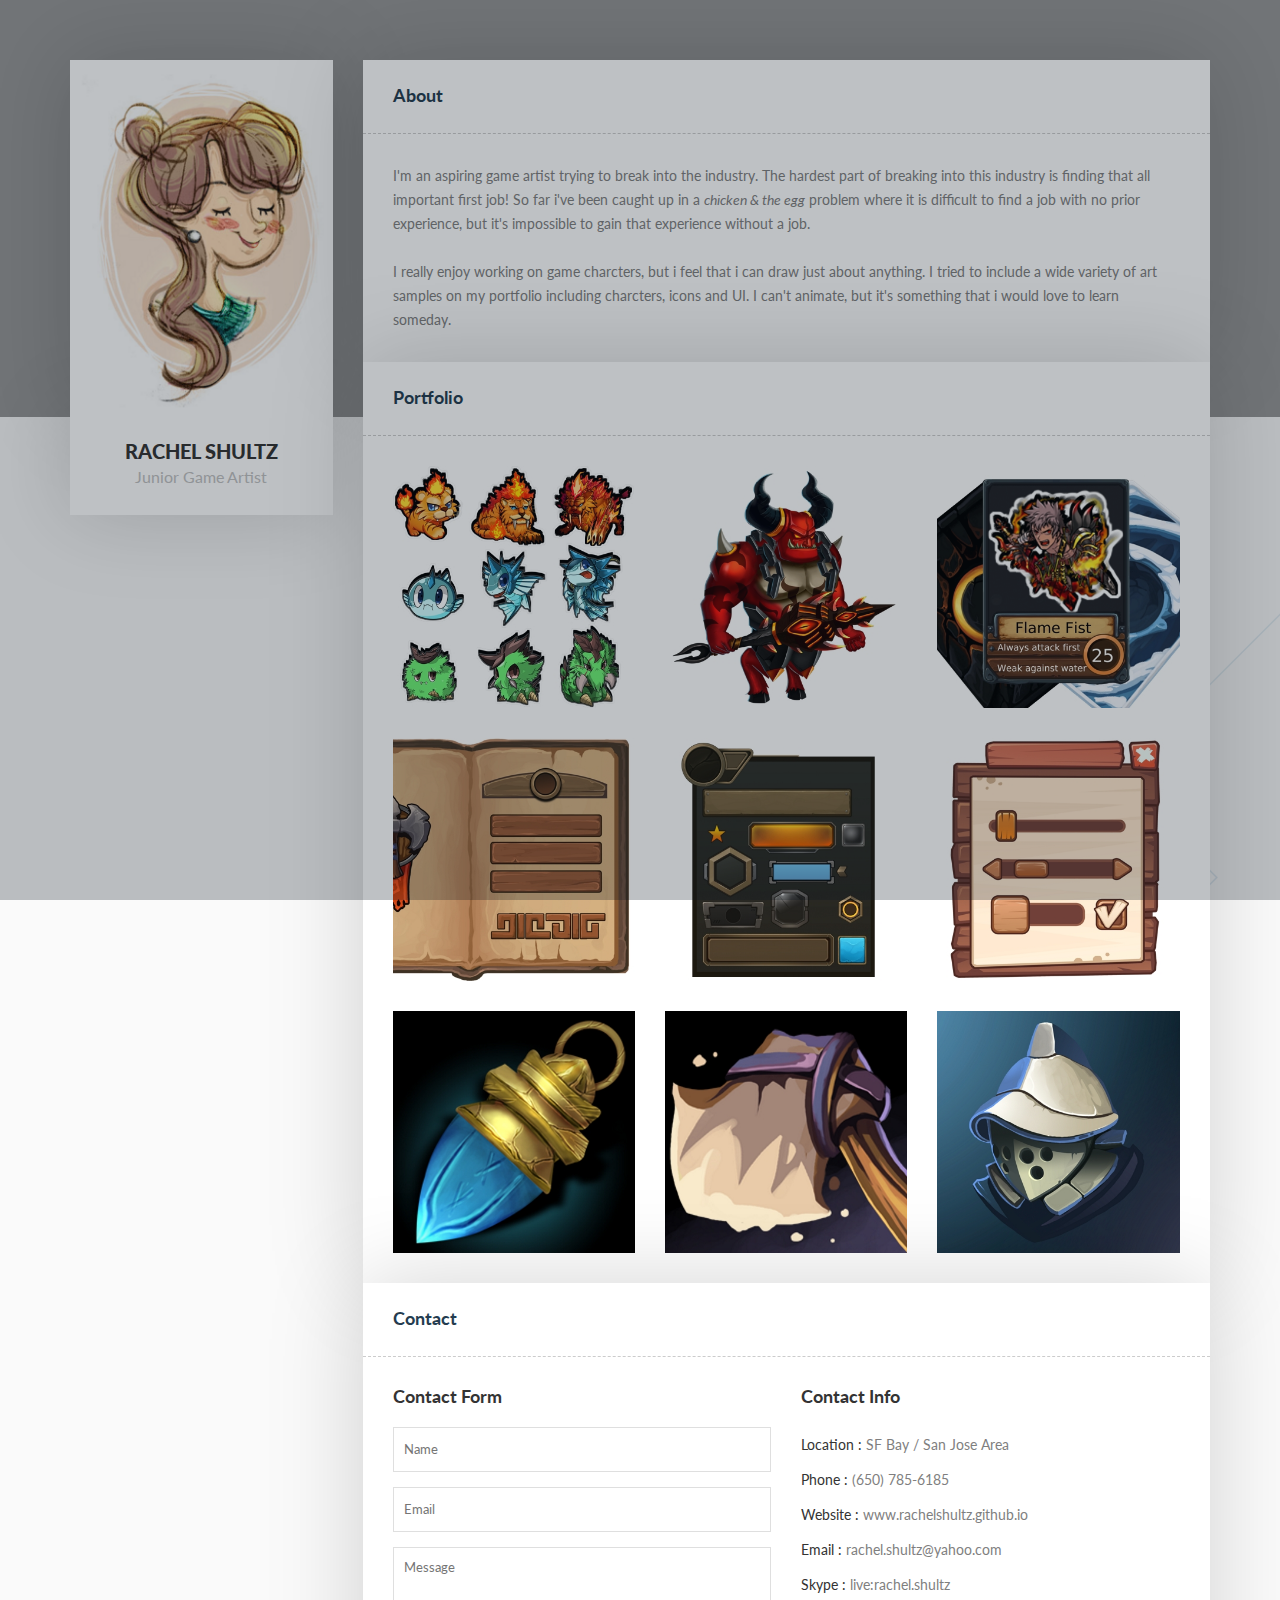
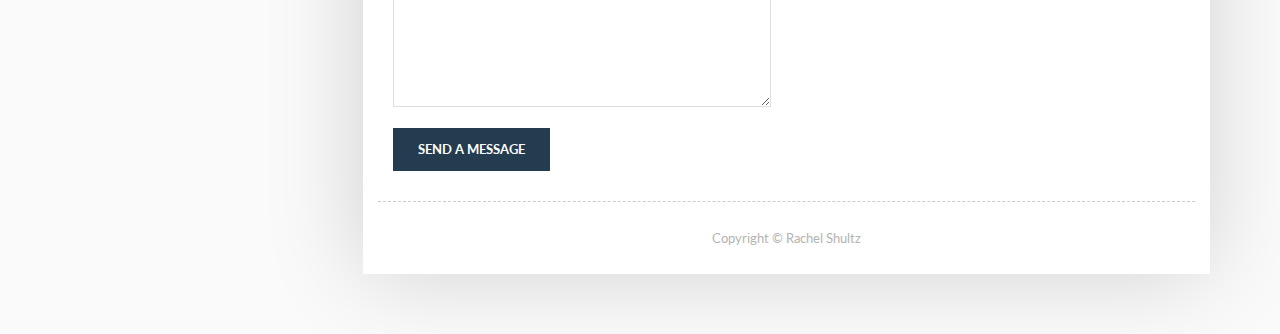
==== commit 0e41a8e7: "Icons are added" ====
--- a/index.html
+++ b/index.html
@@ -87,7 +87,7 @@
 								<div class="portfolio_items">
 									
 									<div class="single_item web-design col-md-4 col-sm-12 col-xs-12">
-										<a href="evo.html" class="link">
+										<a href="evolution.html" class="link">
 											<div class="work-inner">
 												<div class="work-overlay">
 													<h3>Monster Evolution</h3>
@@ -159,7 +159,7 @@
 									</div>
 									
 									<div class="single_item web-design col-md-4 col-sm-12 col-xs-12">
-										<a href="work-single.html" class="link">
+										<a href="jewlery.html" class="link">
 											<div class="work-inner">
 												<div class="work-overlay">
 													<h3>Jewelry Icons</h3>
@@ -171,7 +171,7 @@
 									</div>
 									
 									<div class="single_item web-design col-md-4 col-sm-12 col-xs-12">
-										<a href="work-single.html" class="link">
+										<a href="weapon.html" class="link">
 											<div class="work-inner">
 												<div class="work-overlay">
 													<h3>Weapon Icons</h3>
@@ -183,7 +183,7 @@
 									</div>
 
 									<div class="single_item web-design col-md-4 col-sm-12 col-xs-12">
-										<a href="work-single.html" class="link">
+										<a href="armor.html" class="link">
 											<div class="work-inner">
 												<div class="work-overlay">
 													<h3>Armor Icons</h3>
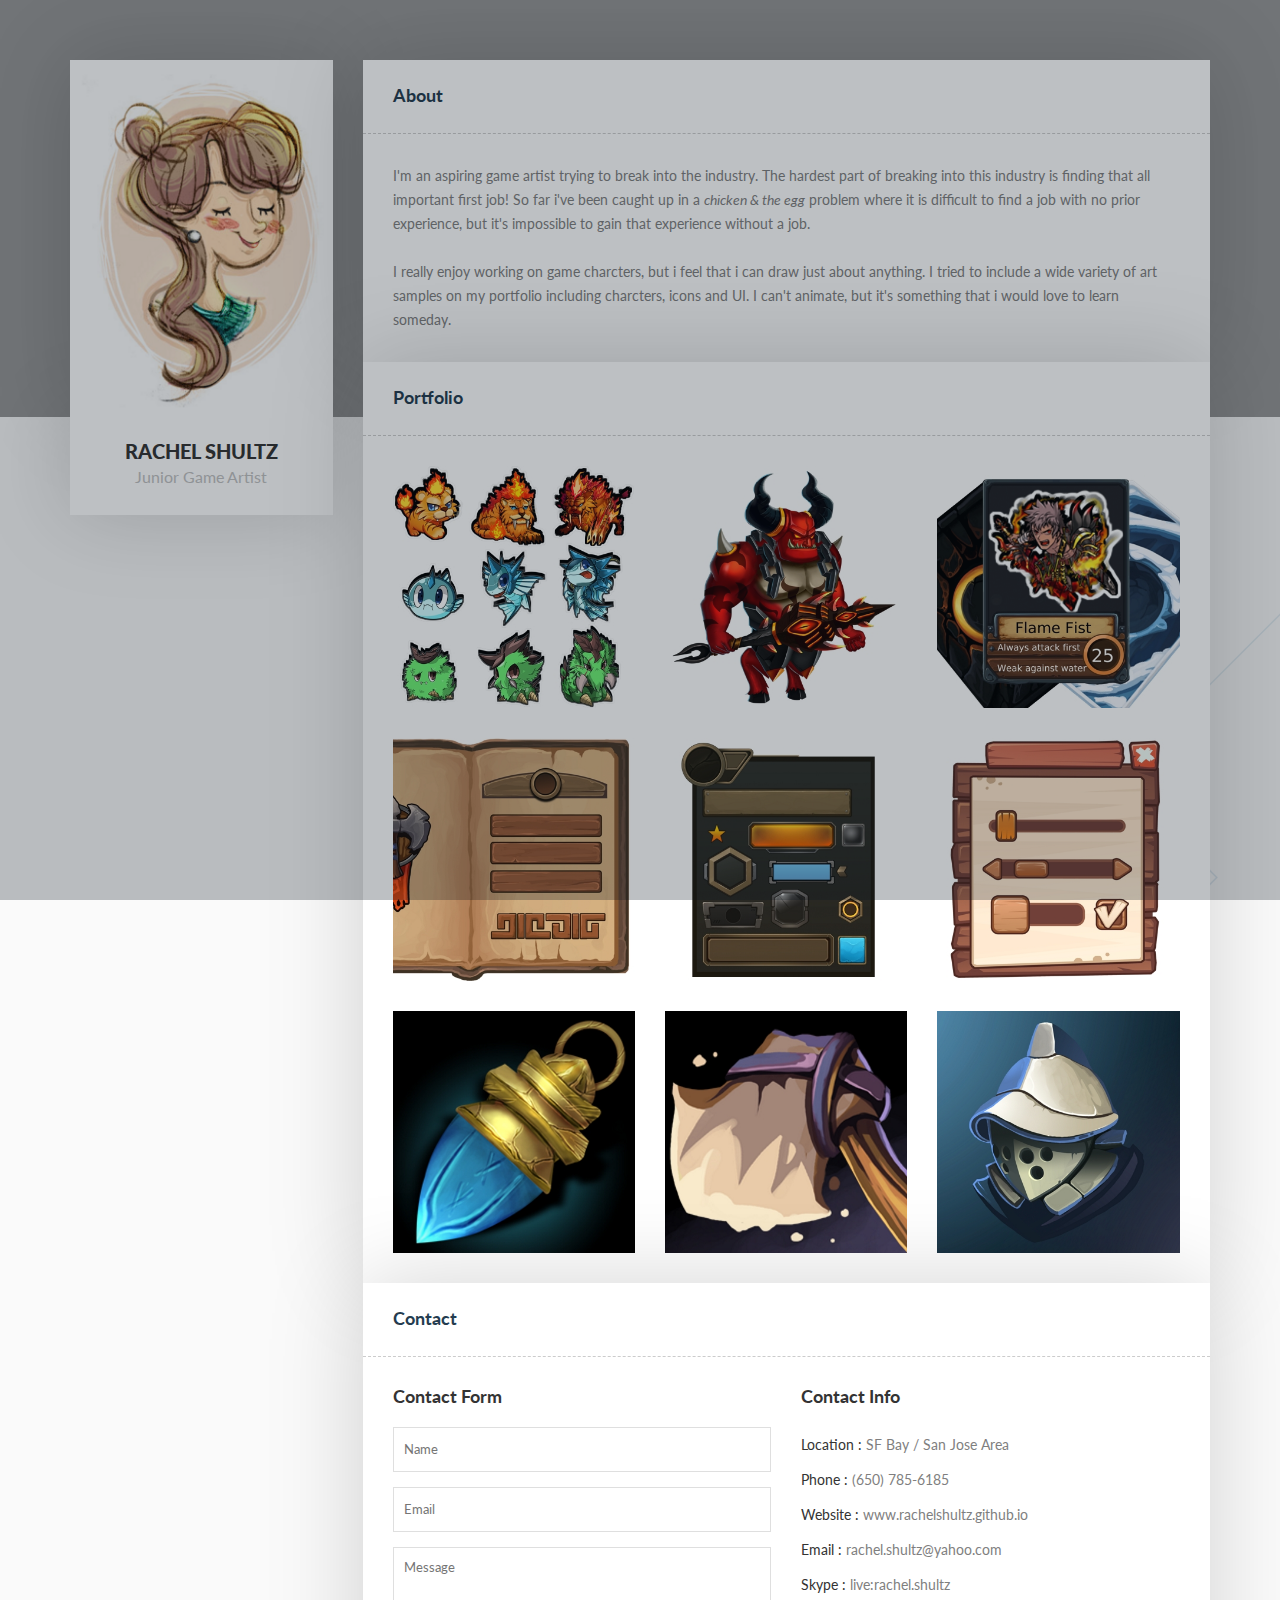
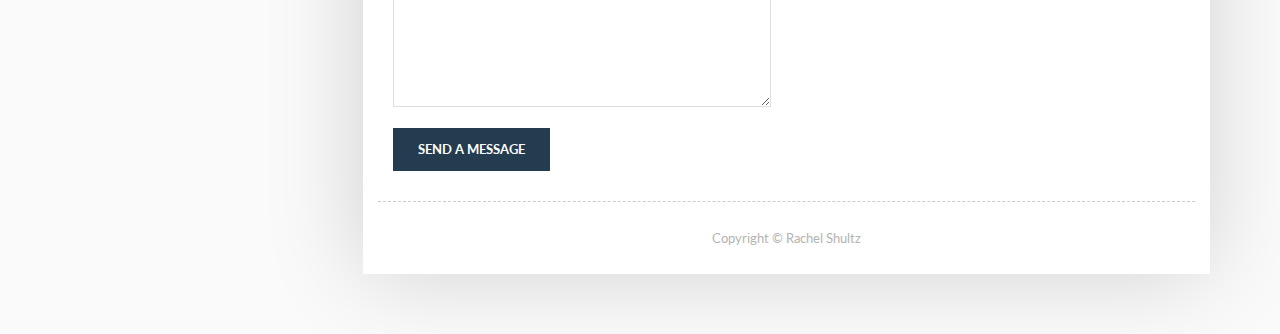
==== commit a10b85dc: "Started working on UI section of portfolio" ====
--- a/index.html
+++ b/index.html
@@ -135,7 +135,7 @@
 									</div>
 									
 									<div class="single_item web-design col-md-4 col-sm-12 col-xs-12">
-										<a href="work-single.html" class="link">
+										<a href="spaceui.html" class="link">
 											<div class="work-inner">
 												<div class="work-overlay">
 													<h3>Space UI</h3>
@@ -147,7 +147,7 @@
 									</div>
 
 									<div class="single_item web-design col-md-4 col-sm-12 col-xs-12">
-										<a href="work-single.html" class="link">
+										<a href="toonui.html" class="link">
 											<div class="work-inner">
 												<div class="work-overlay">
 													<h3>Toon UI</h3>
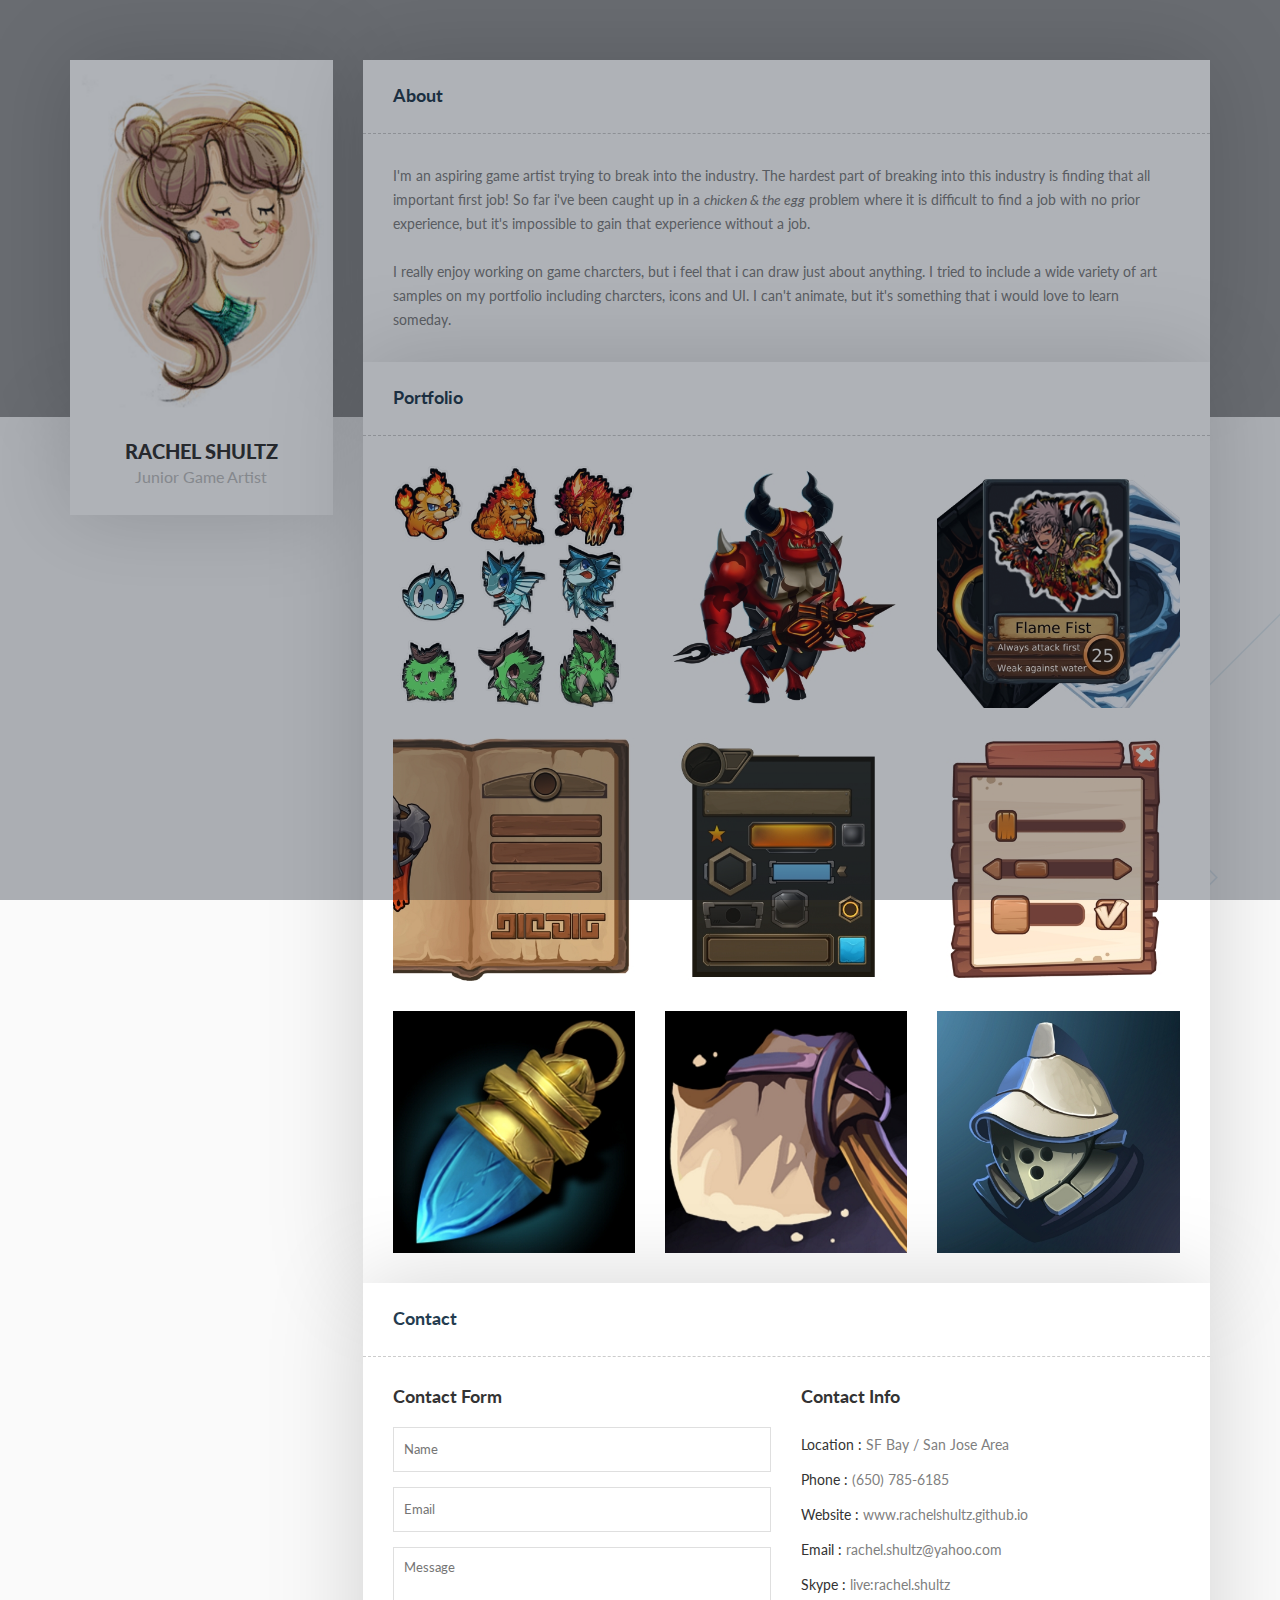
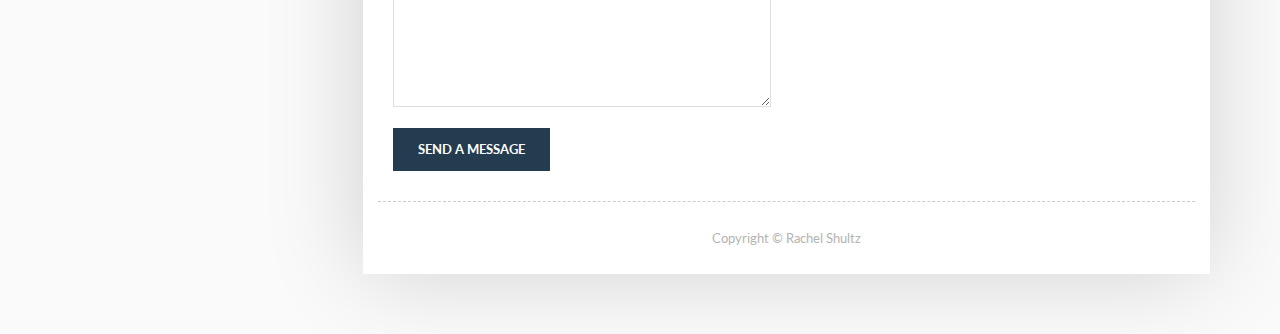
==== commit 8f6f0bb4: "Space ui added" ====
--- a/index.html
+++ b/index.html
@@ -123,7 +123,7 @@
 									</div>
 									
 									<div class="single_item web-design col-md-4 col-sm-12 col-xs-12">
-										<a href="work-single.html" class="link">
+										<a href="adventureui.html" class="link">
 											<div class="work-inner">
 												<div class="work-overlay">
 													<h3>Adventure UI</h3>
@@ -208,12 +208,12 @@
 							</div>
 							<div class="col-md-12 page" style="min-height: 0px;">
 								<!-- Contact Form -->
-								<form class="col-md-6 contact-form"  method="POST" action="mail.php">
+								<form class="col-md-6 contact-form"  method="POST" action="https://formspree.io/rachel.shultz@yahoo.com">
 									<h2 class="section-title">Contact Form</h2>
 									<!--Name-->
 									<input id="con_name" name="con_name" class="form-inp requie" type="text" placeholder="Name"  />
 									<!--Email-->
-									<input id="con_email" name="con_email" class="form-inp requie" type="text" placeholder="Email" />
+									<input id="con_email" name="_replyto" class="form-inp requie" type="text" placeholder="Email" />
 									<!--Message-->
 									<textarea name="con_message" id="con_message" class="requie" placeholder="Message" rows="8"></textarea>
 									<input id="con_submit" class="but-big" type="submit" value="SEND A MESSAGE">
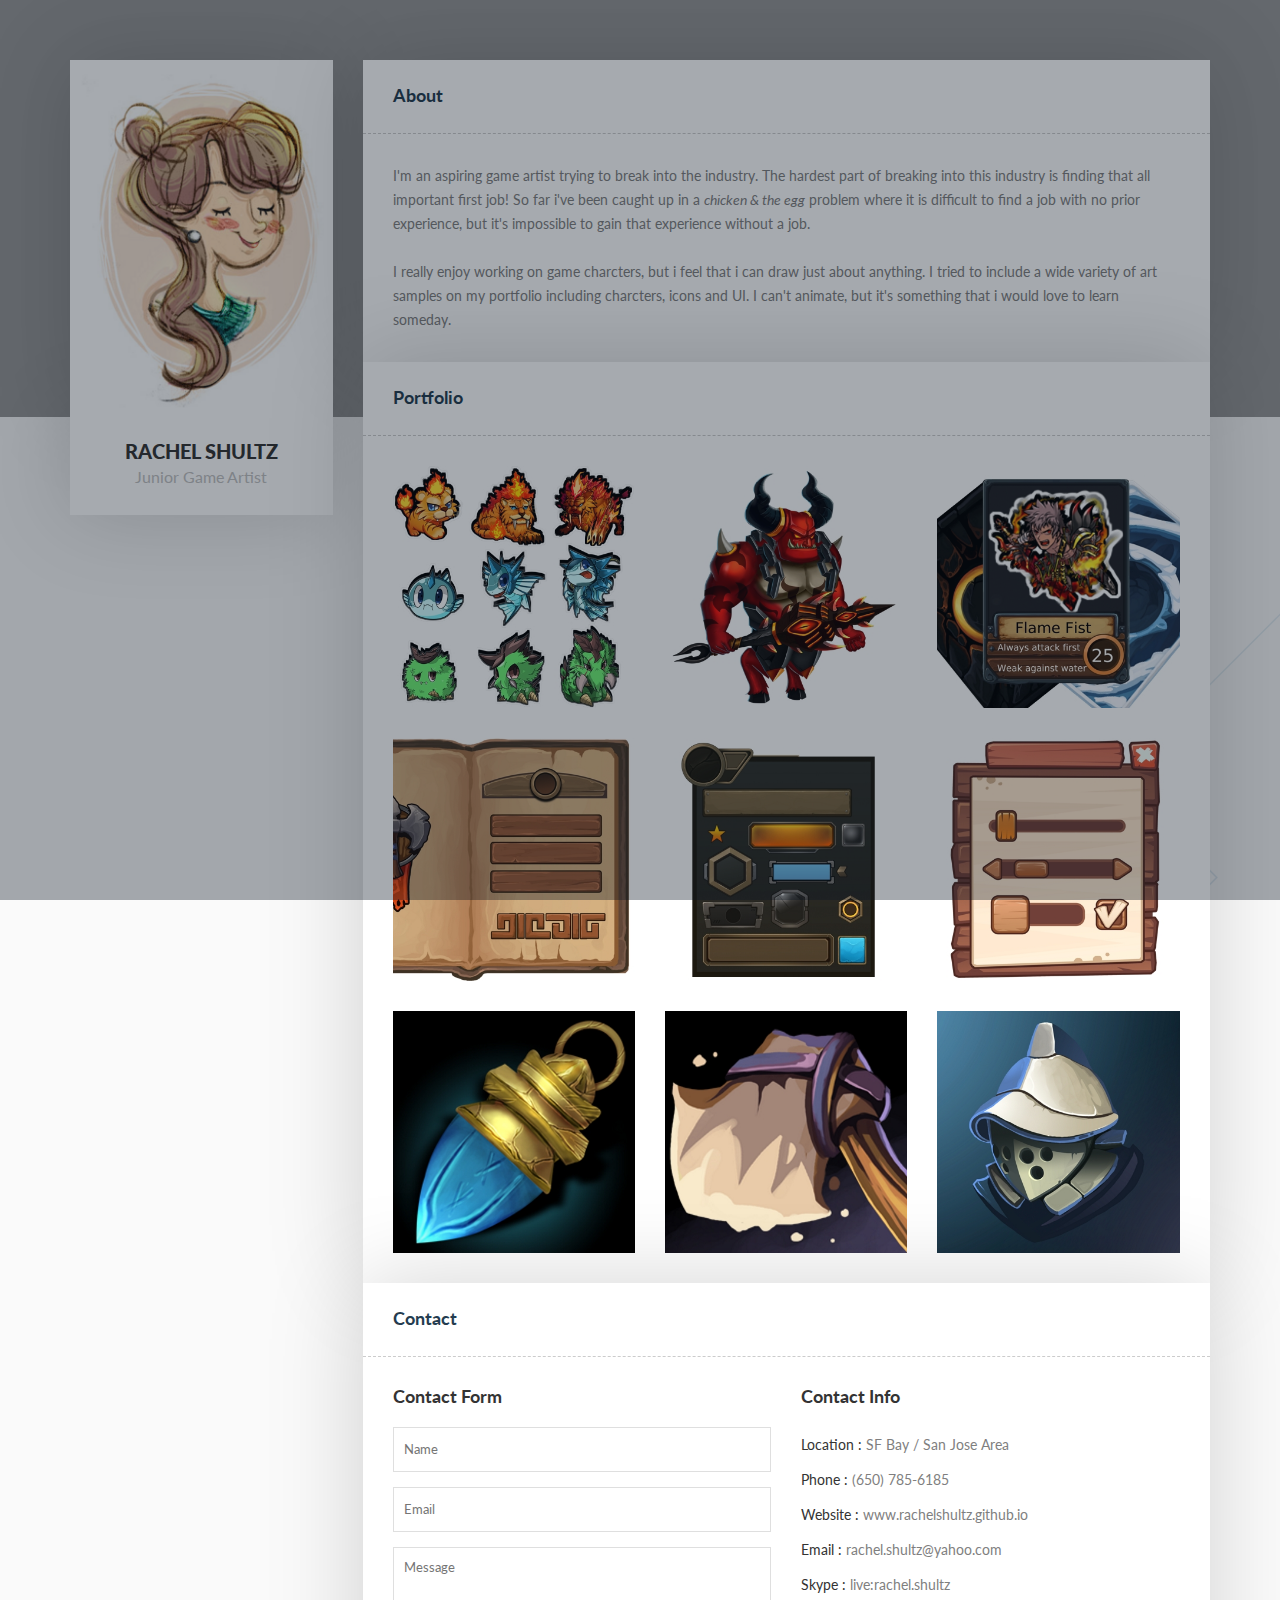
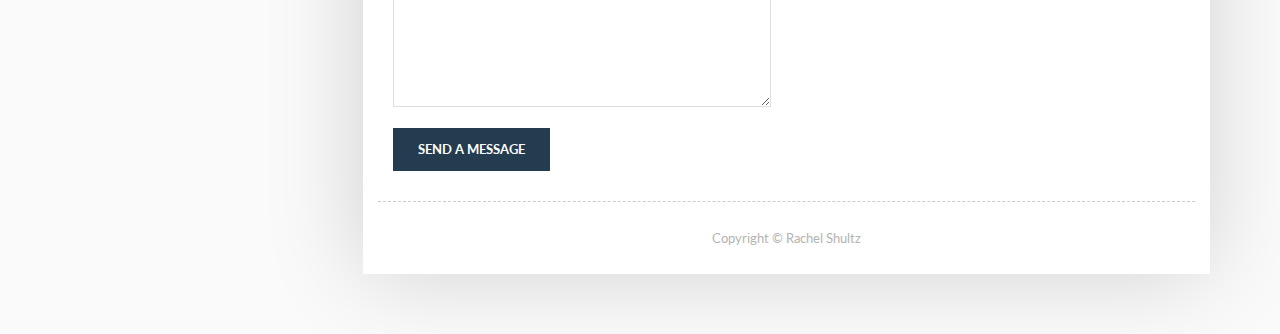
==== commit d07cbdd2: "Trying with AJAX" ====
--- a/index.html
+++ b/index.html
@@ -214,6 +214,7 @@
 									<input id="con_name" name="con_name" class="form-inp requie" type="text" placeholder="Name"  />
 									<!--Email-->
 									<input id="con_email" name="_replyto" class="form-inp requie" type="text" placeholder="Email" />
+									<input type="hidden" name="_subject" value="Website contact form">
 									<!--Message-->
 									<textarea name="con_message" id="con_message" class="requie" placeholder="Message" rows="8"></textarea>
 									<input id="con_submit" class="but-big" type="submit" value="SEND A MESSAGE">
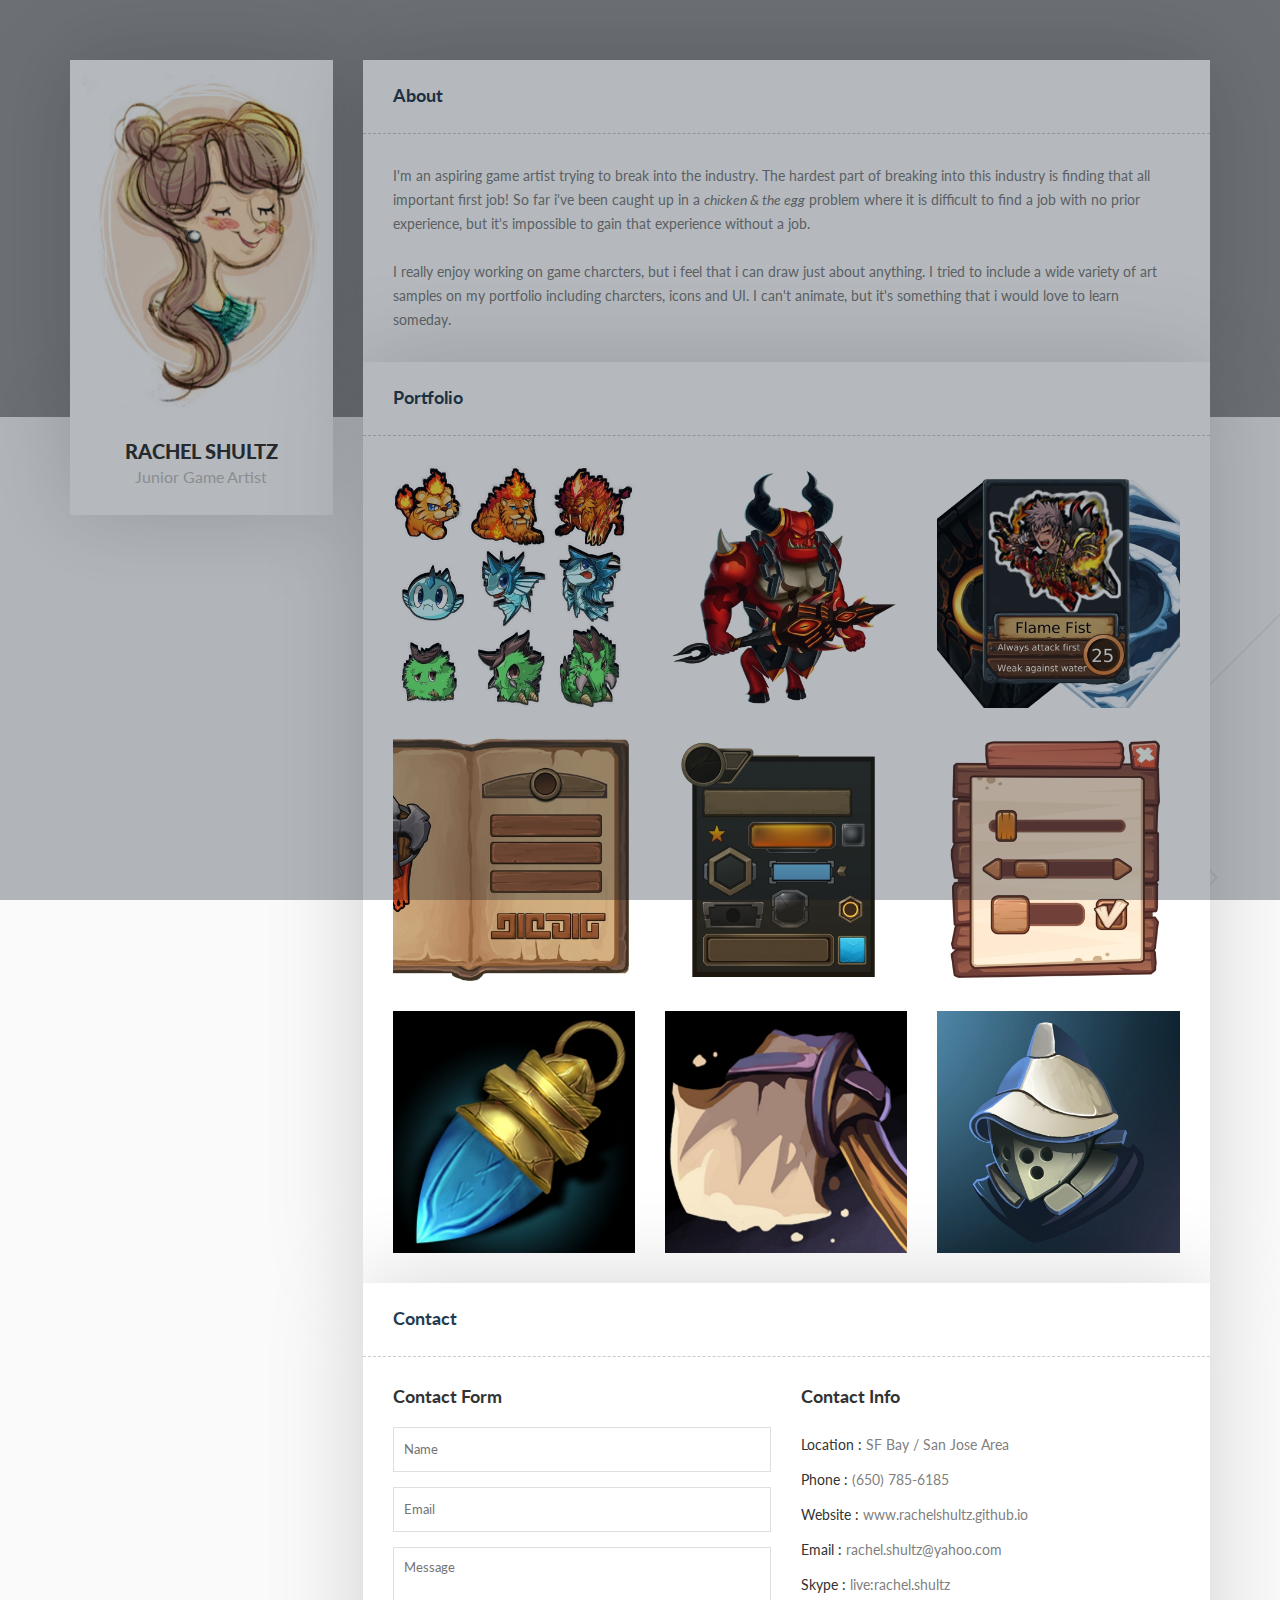
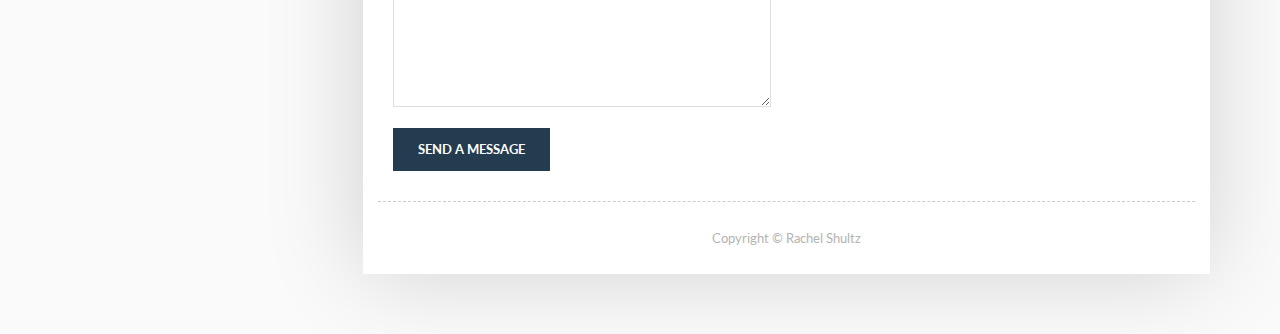
==== commit 43e151c7: "reformatted json" ====
--- a/index.html
+++ b/index.html
@@ -214,7 +214,6 @@
 									<input id="con_name" name="con_name" class="form-inp requie" type="text" placeholder="Name"  />
 									<!--Email-->
 									<input id="con_email" name="_replyto" class="form-inp requie" type="text" placeholder="Email" />
-									<input type="hidden" name="_subject" value="Website contact form">
 									<!--Message-->
 									<textarea name="con_message" id="con_message" class="requie" placeholder="Message" rows="8"></textarea>
 									<input id="con_submit" class="but-big" type="submit" value="SEND A MESSAGE">
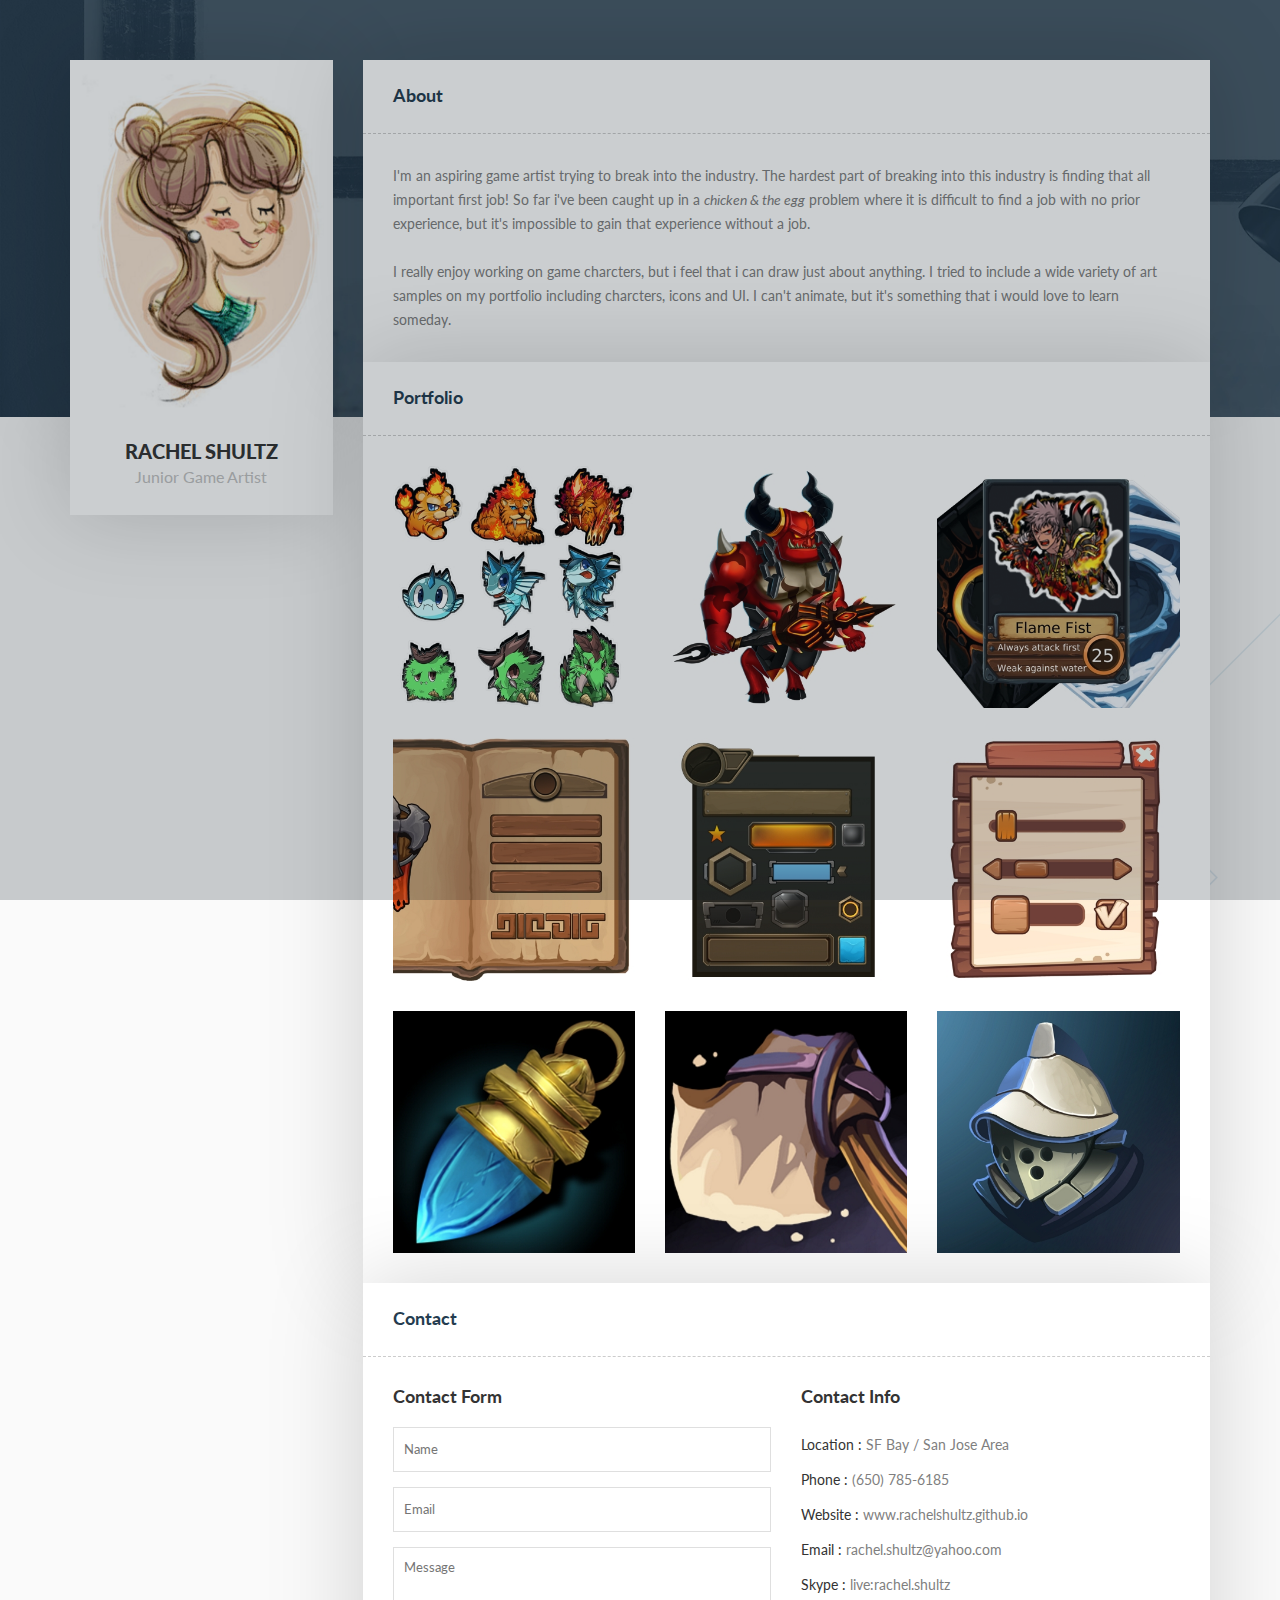
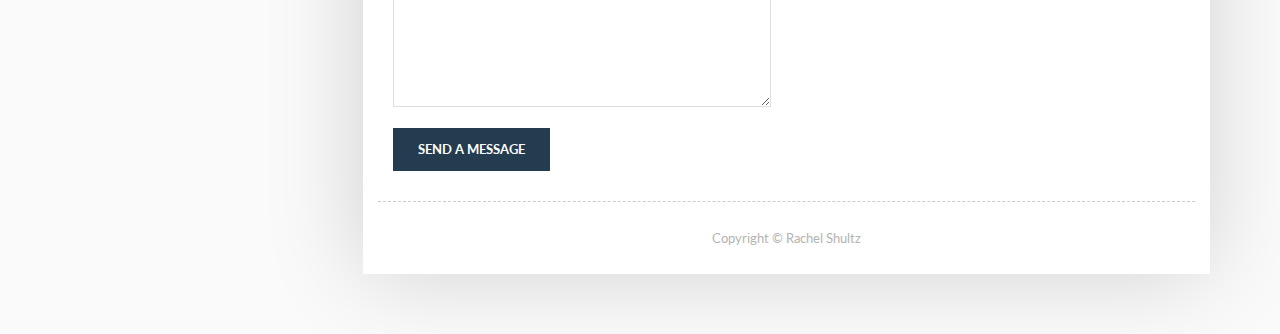
==== commit cccbeb41: "Updated paralax" ====
--- a/index.html
+++ b/index.html
@@ -111,7 +111,7 @@
 									</div>
 									
 									<div class="single_item web-design col-md-4 col-sm-12 col-xs-12">
-										<a href="work-single.html" class="link">
+										<a href="cards.html" class="link">
 											<div class="work-inner">
 												<div class="work-overlay">
 													<h3>Trading Cards</h3>
